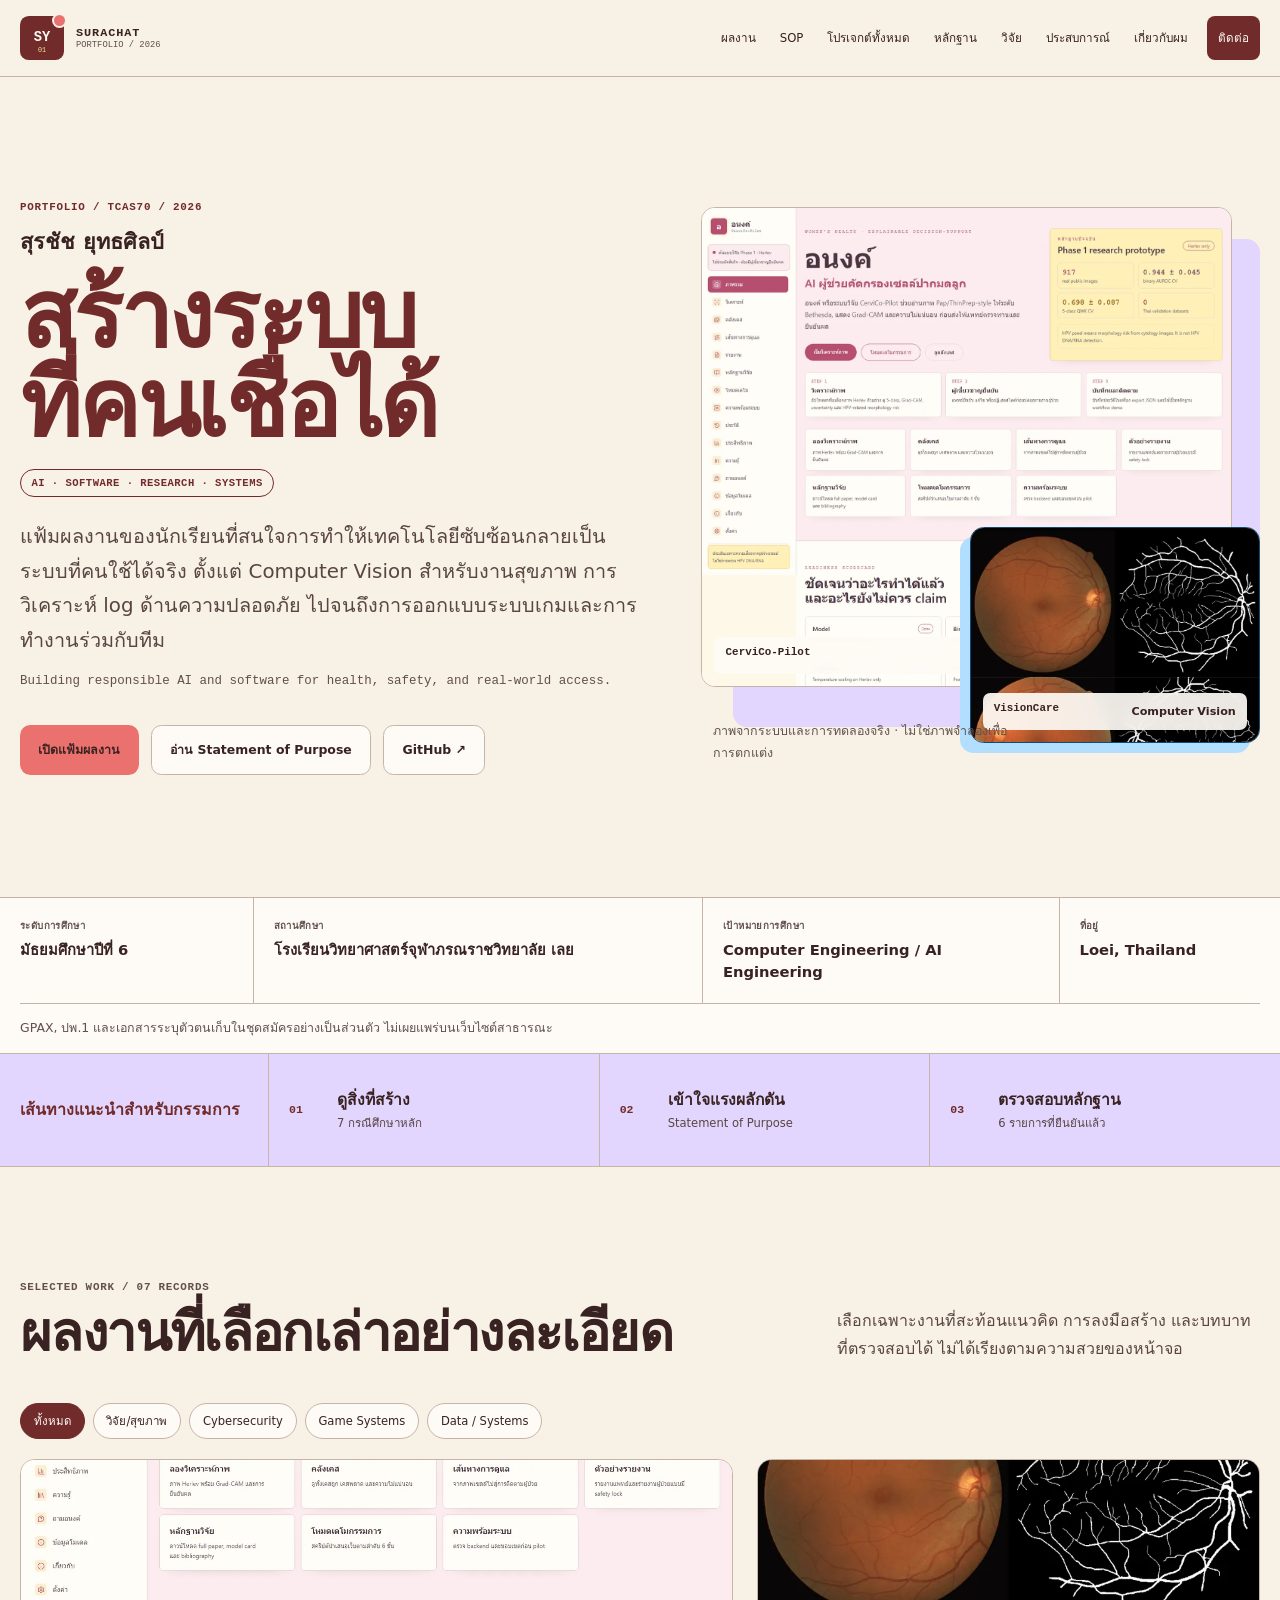
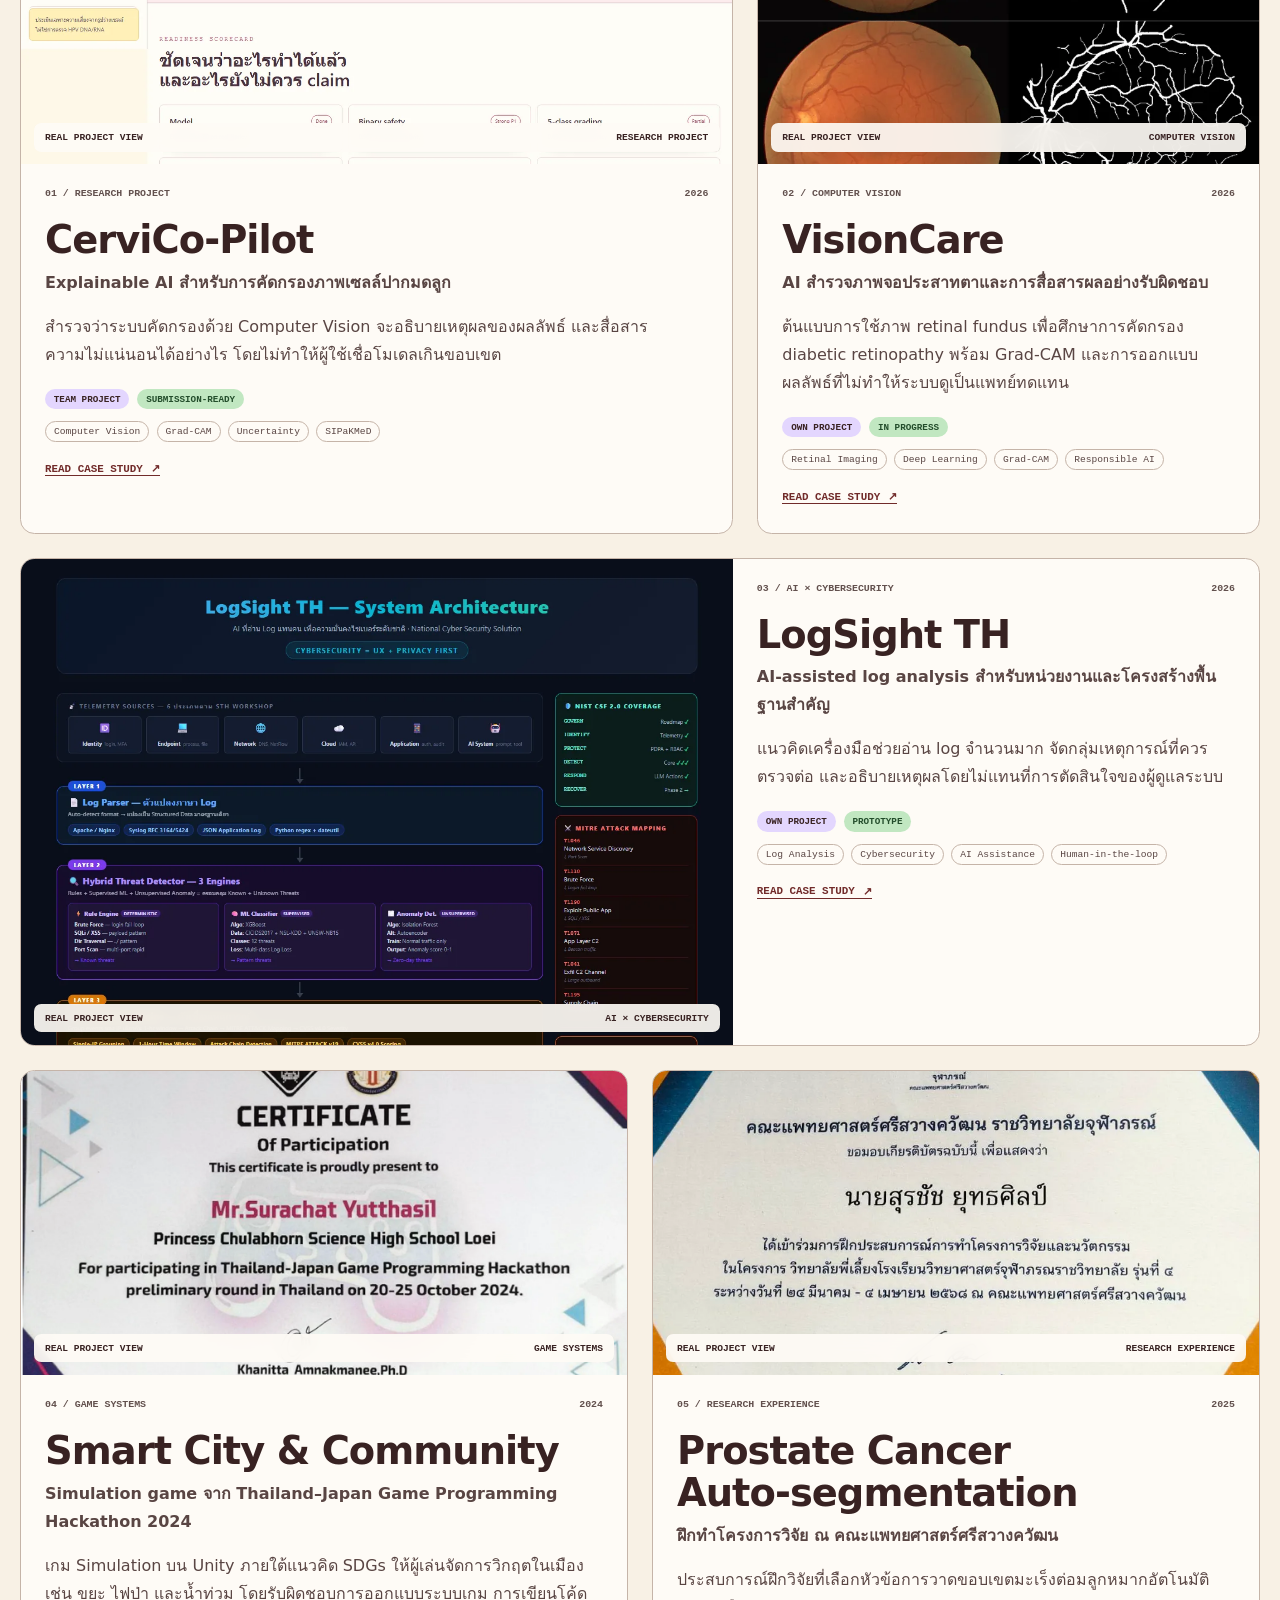
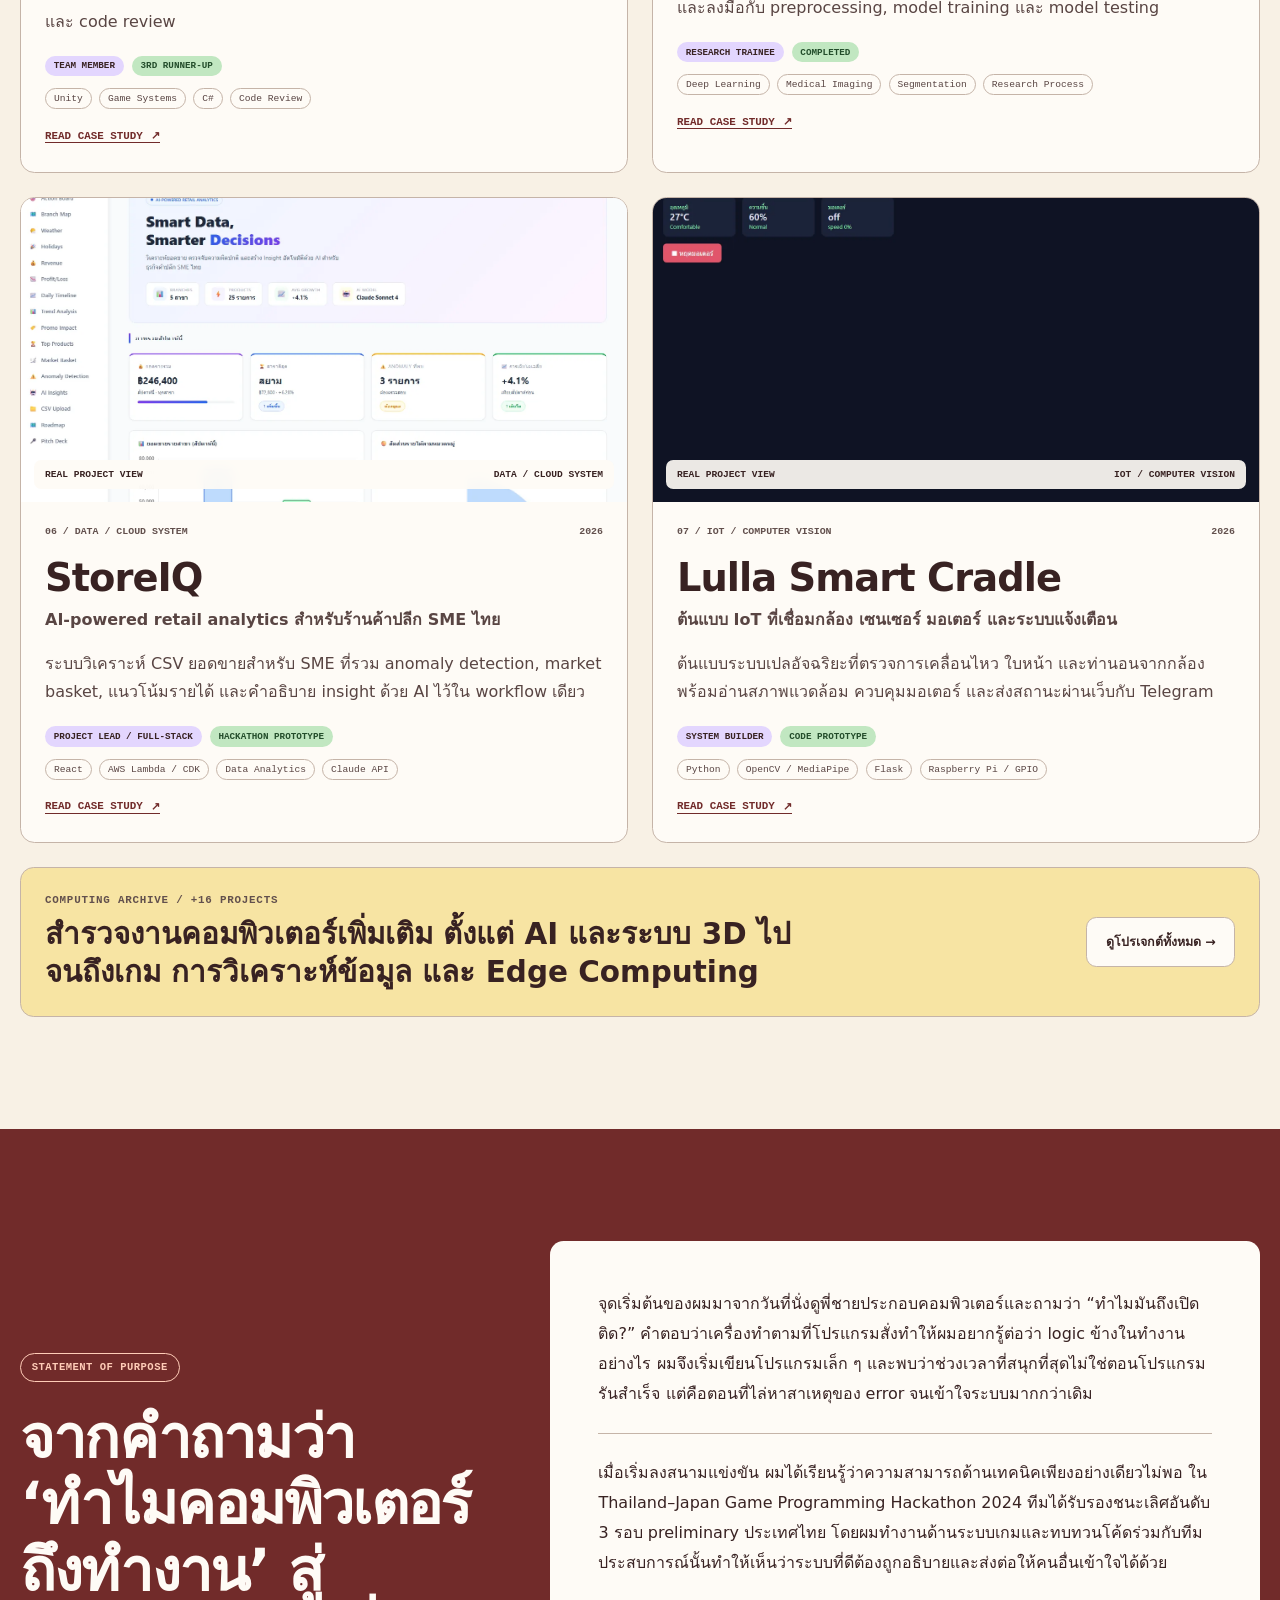
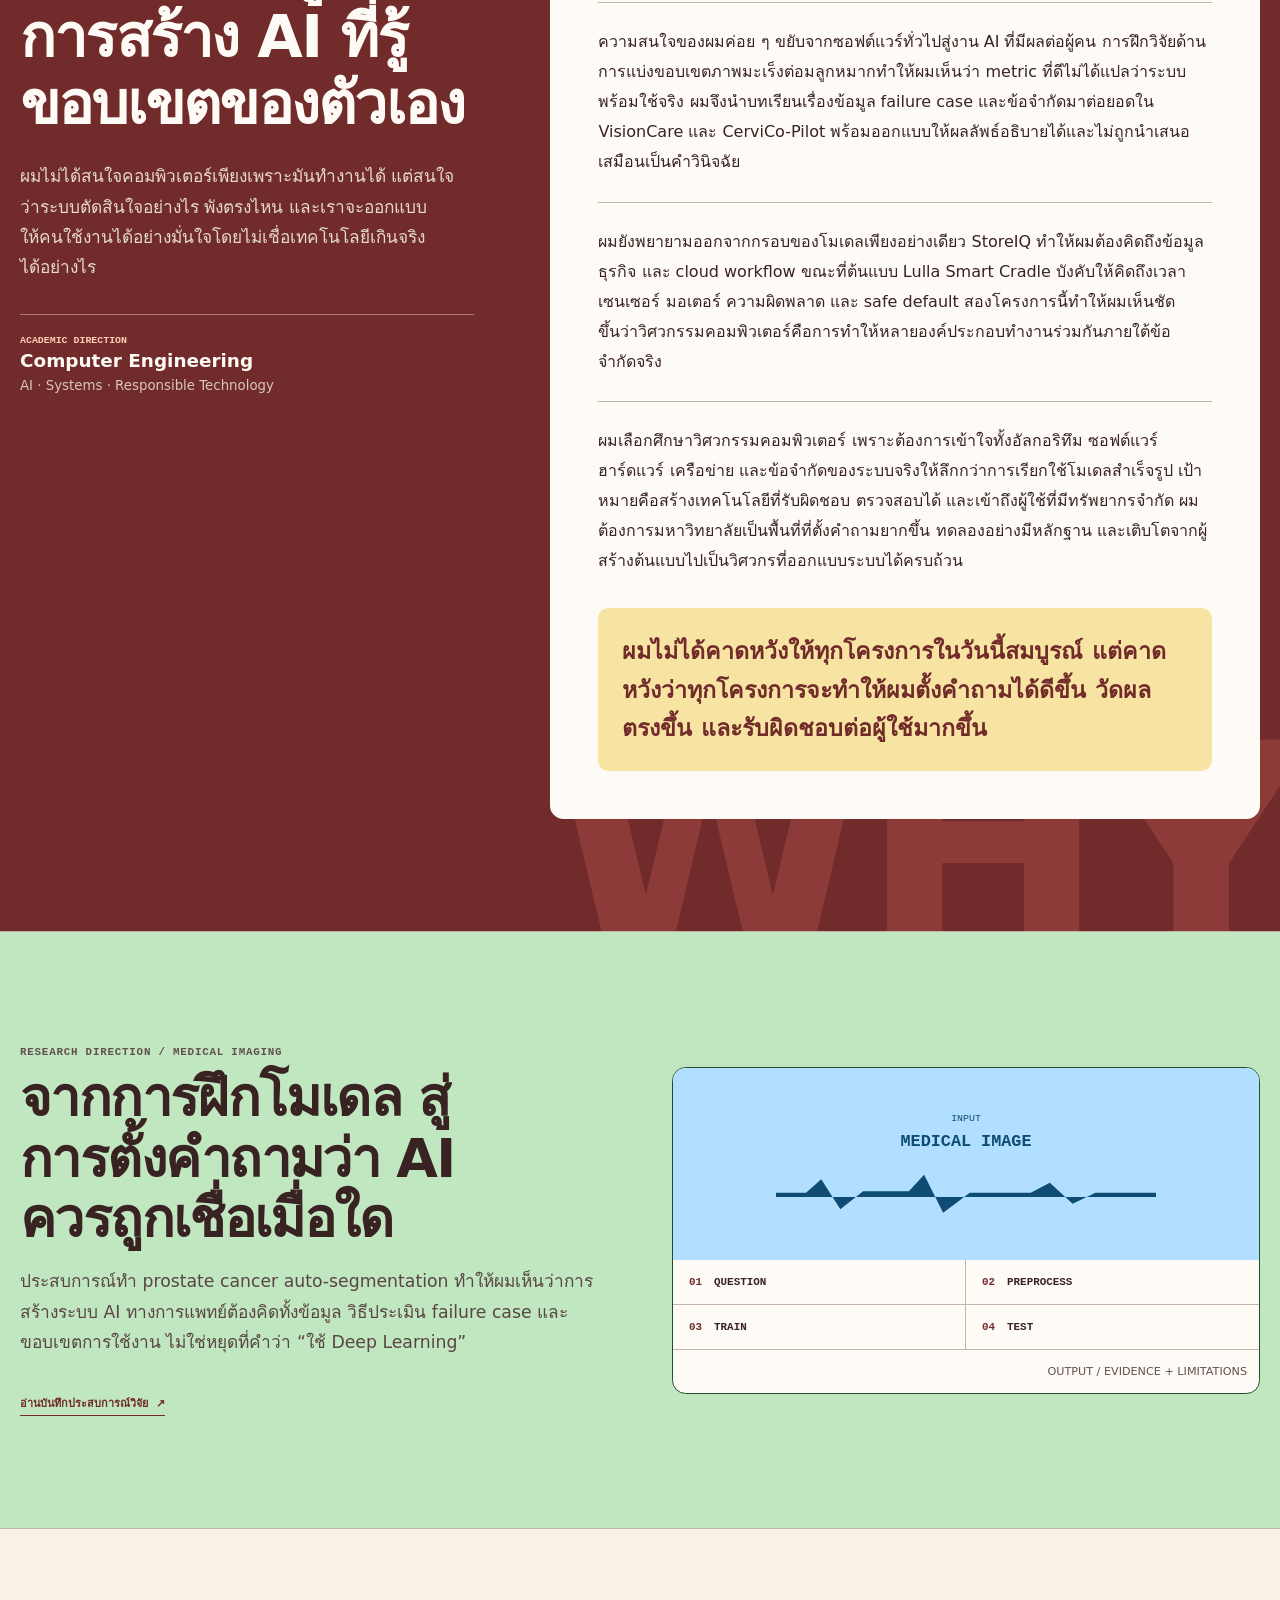
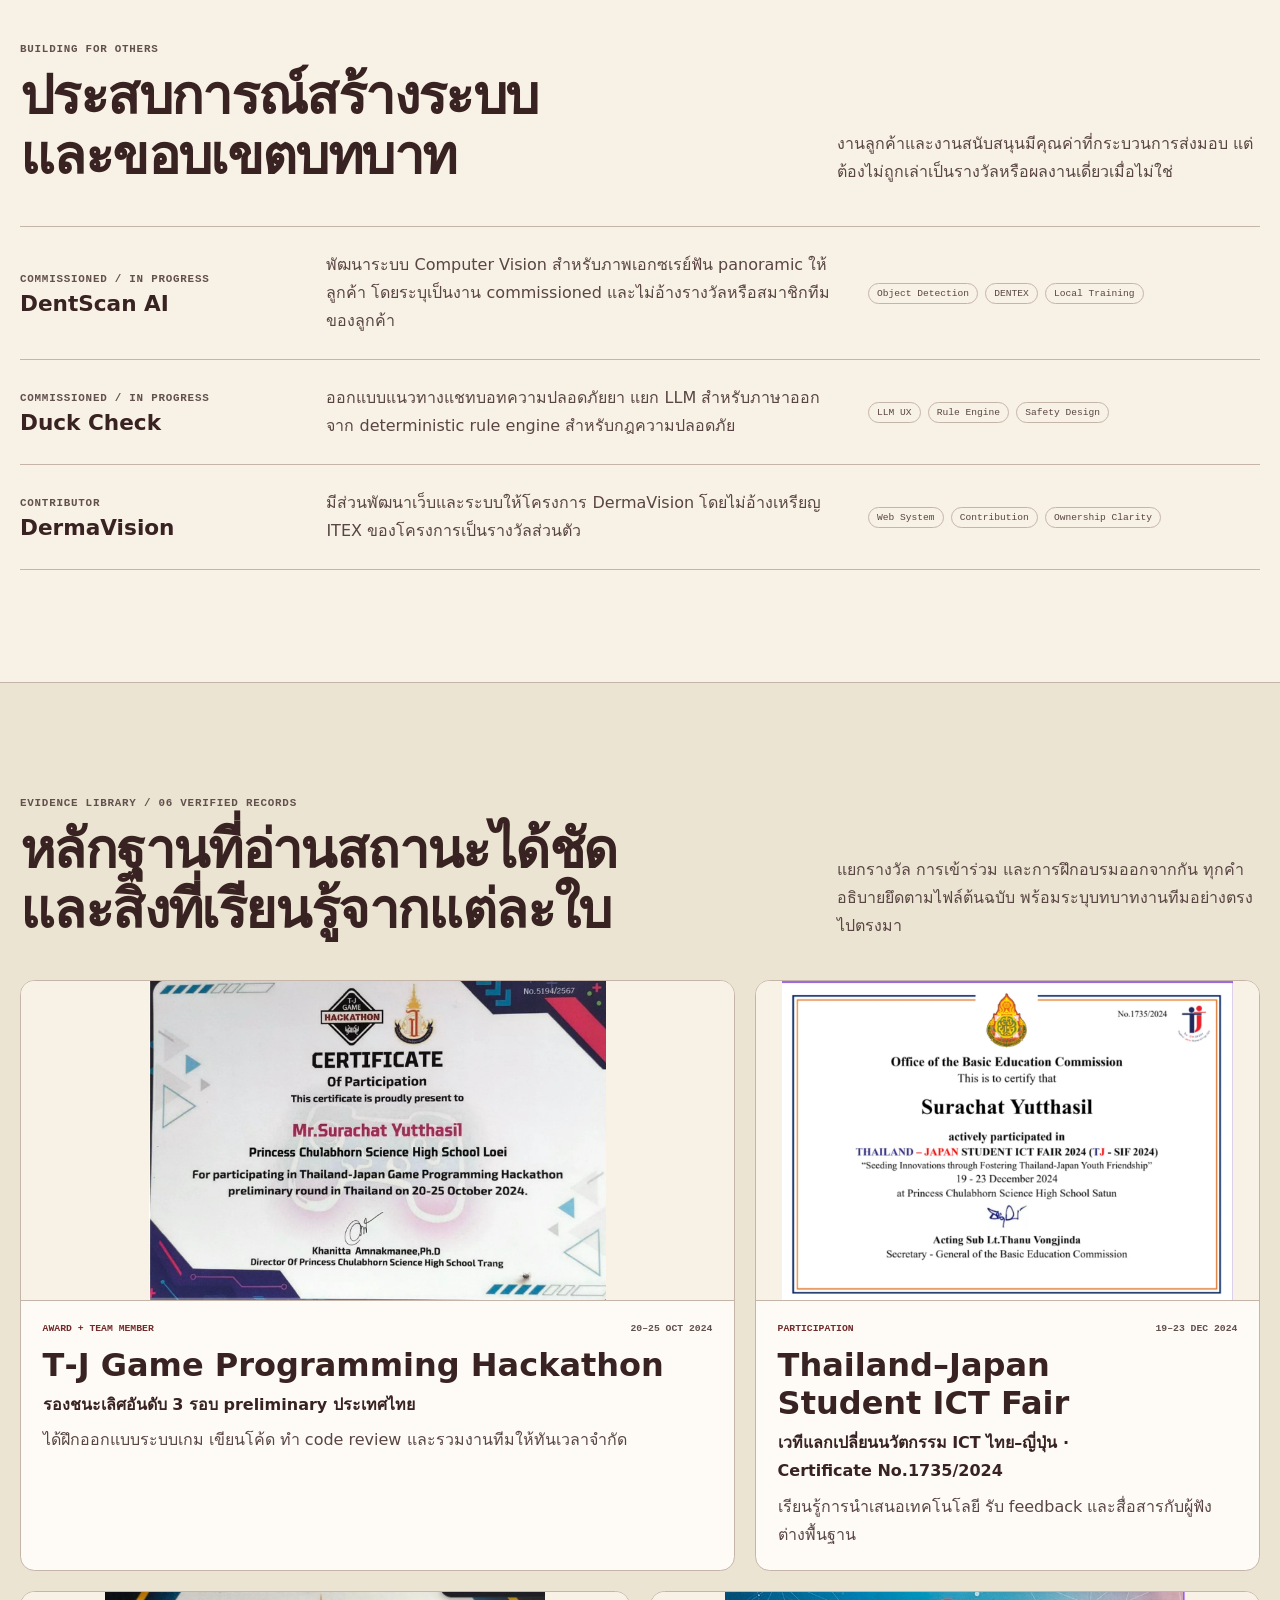
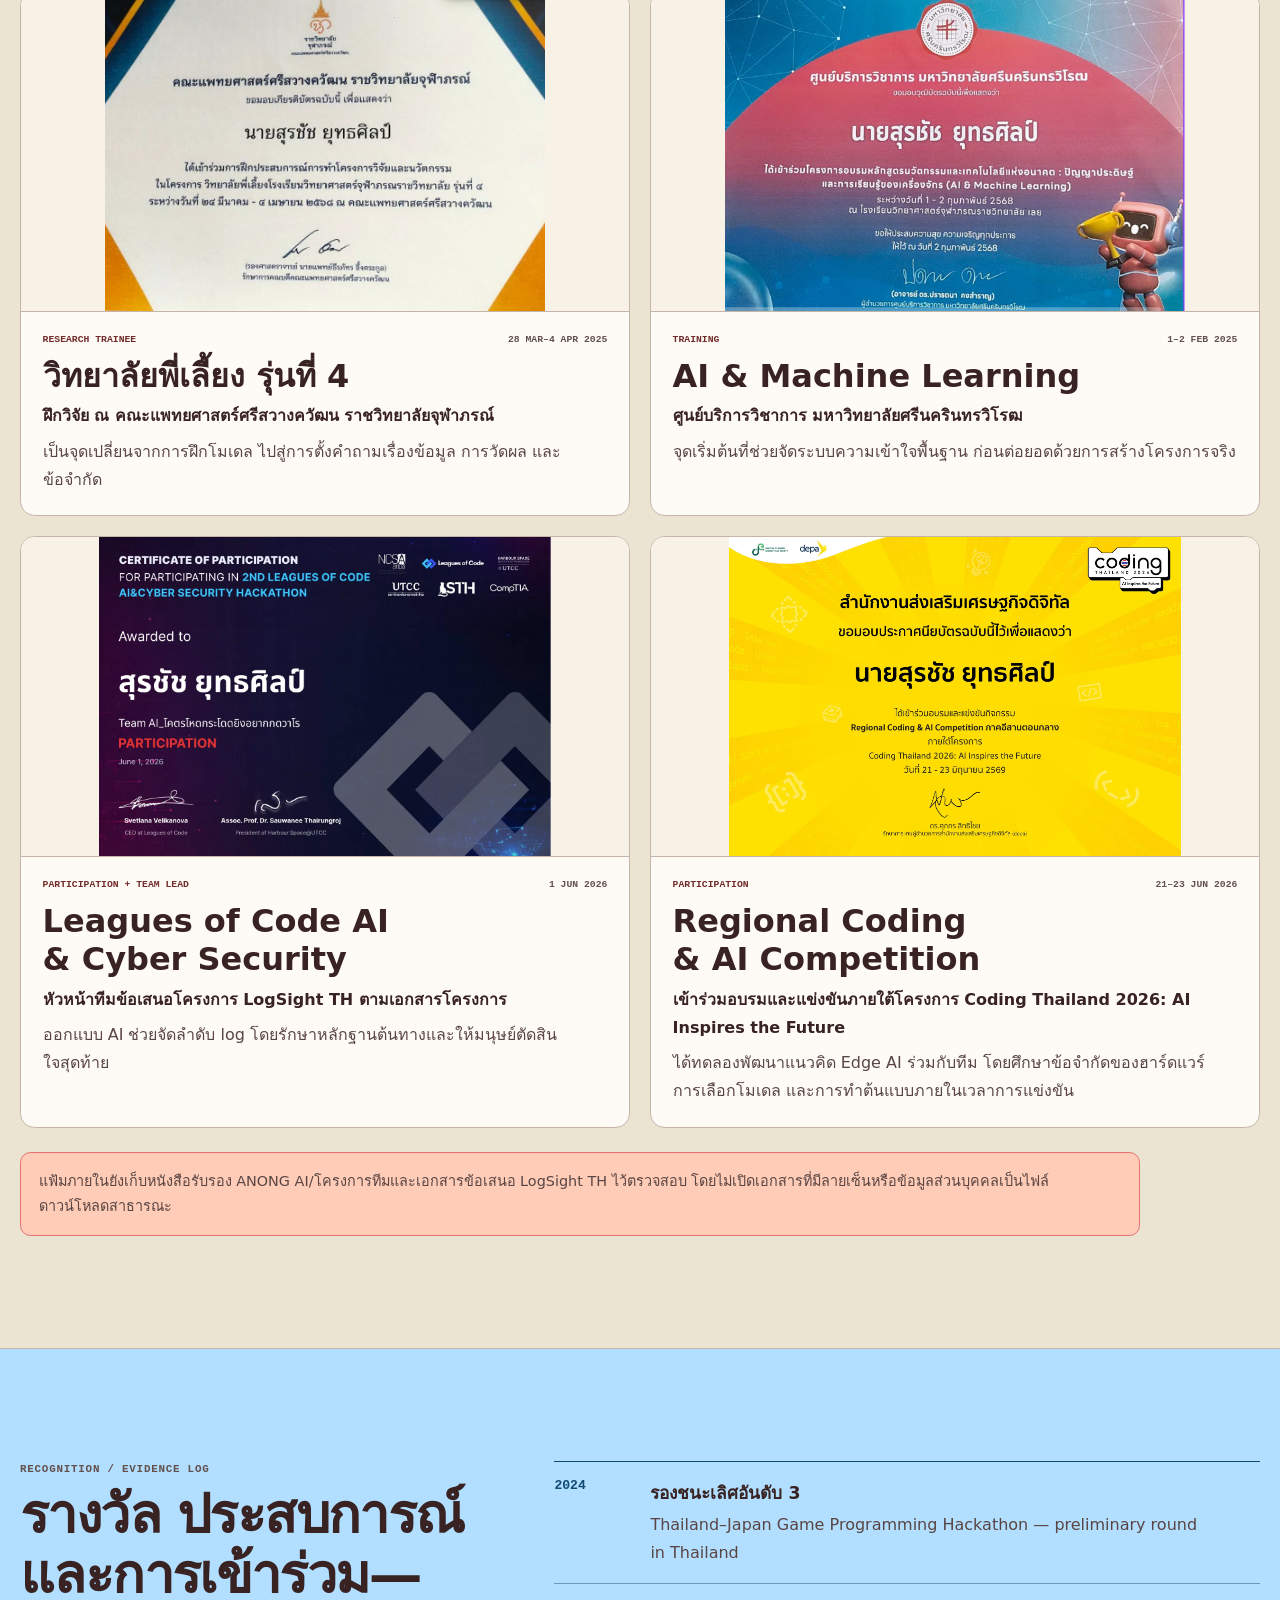
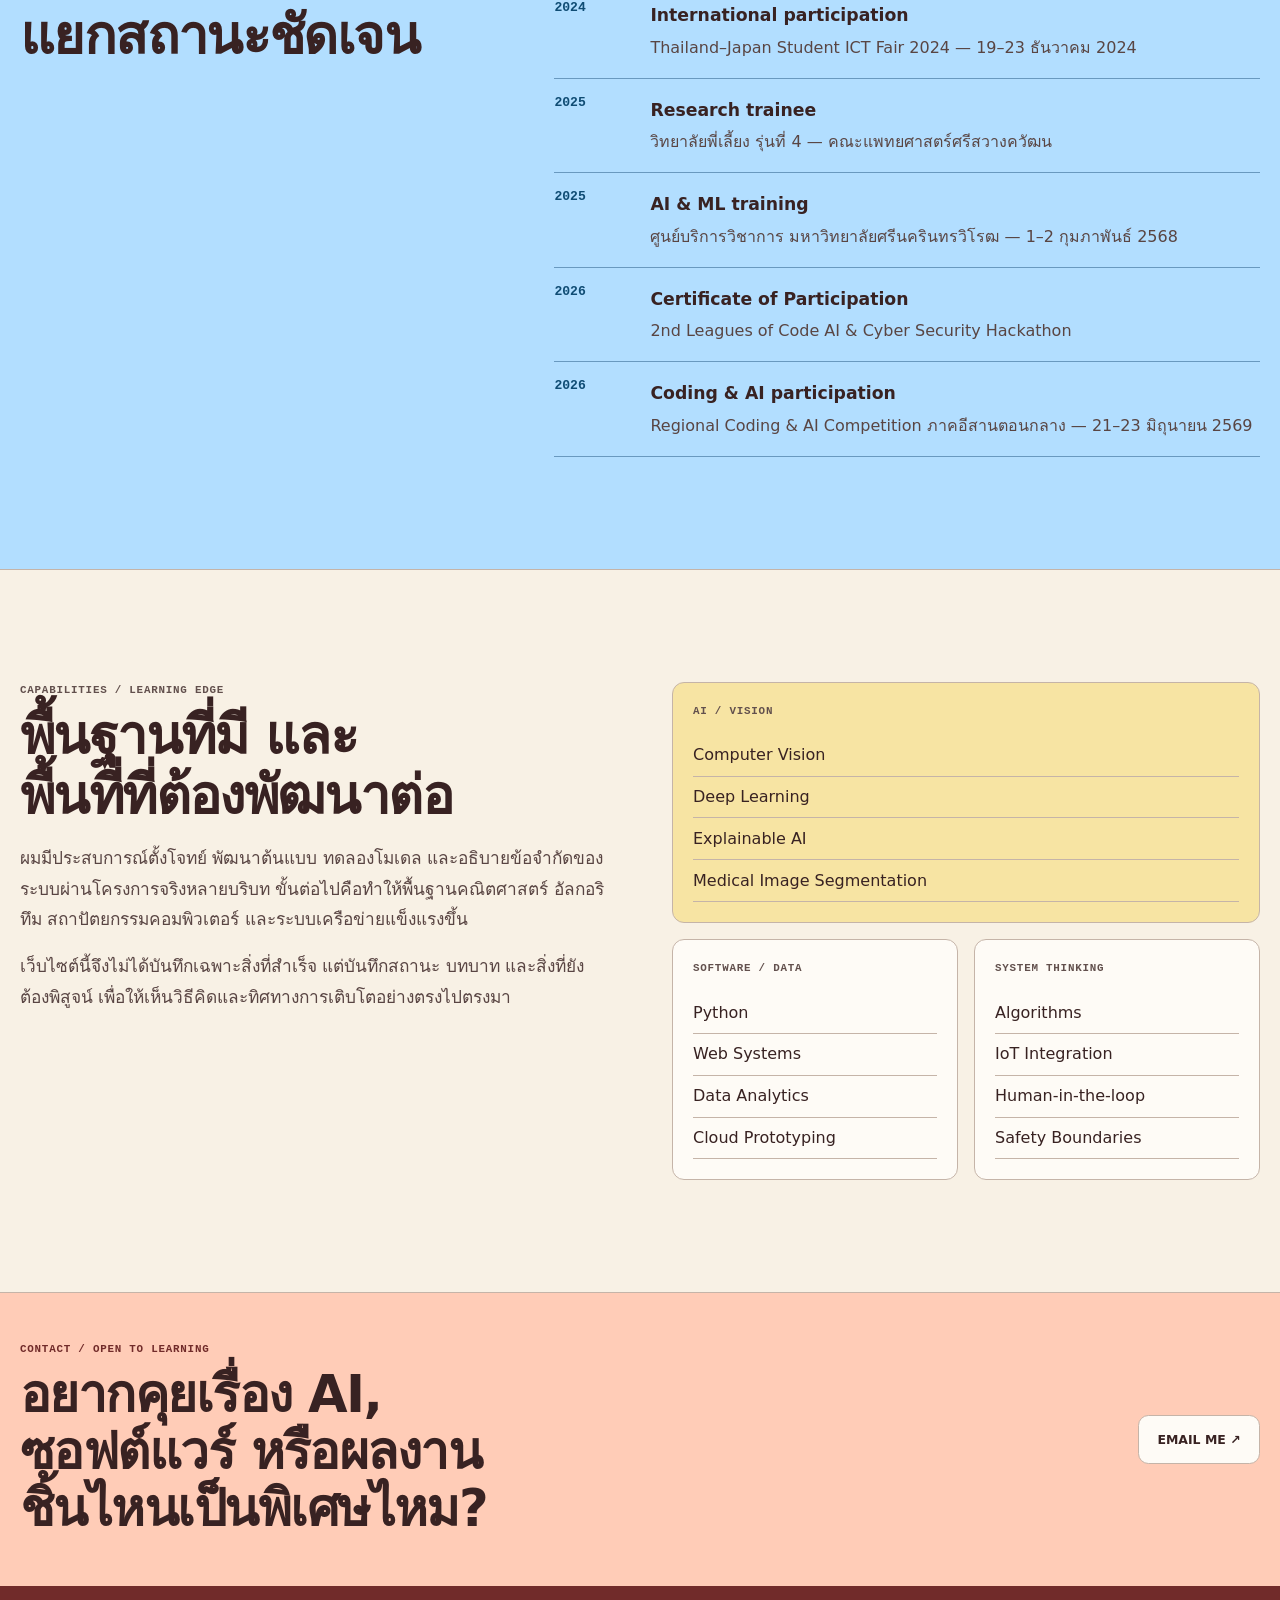
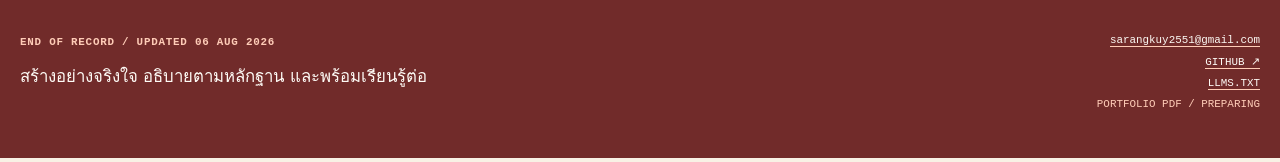
==== index.html @ beec65cb "feat: publish Surachat portfolio site" ====
<!doctype html>
<html lang="th">
<head>
  <meta charset="utf-8">
  <meta name="viewport" content="width=device-width, initial-scale=1">
  <meta name="theme-color" content="#f6f0e3">
  <meta name="referrer" content="no-referrer">
  <meta name="description" content="แฟ้มผลงานของนักเรียนที่สนใจการทำให้เทคโนโลยีซับซ้อนกลายเป็นระบบที่คนใช้ได้จริง ตั้งแต่ Computer Vision สำหรับงานสุขภาพ การวิเคราะห์ log ด้านความปลอดภัย ไปจนถึงการออกแบบระบบเกมและการทำงานร่วมกับทีม">
  <meta property="og:title" content="สุรชัช ยุทธศิลป์ — Portfolio">
  <meta property="og:description" content="แฟ้มผลงานของนักเรียนที่สนใจการทำให้เทคโนโลยีซับซ้อนกลายเป็นระบบที่คนใช้ได้จริง ตั้งแต่ Computer Vision สำหรับงานสุขภาพ การวิเคราะห์ log ด้านความปลอดภัย ไปจนถึงการออกแบบระบบเกมและการทำงานร่วมกับทีม">
  <meta property="og:type" content="website">
  <meta name="twitter:card" content="summary">
  <title>สุรชัช ยุทธศิลป์ — Portfolio</title>
  <link rel="icon" href="favicon.ico" sizes="any">
  <link rel="stylesheet" href="assets/site.css">
  <script src="assets/site.js" defer></script>
</head>
<body>

<a class="skip-link" href="#main-content">ข้ามไปยังเนื้อหาหลัก</a>
<header class="site-header" data-header>
  <div class="shell header-inner">
    <a class="brand" href="index.html" aria-label="กลับหน้าแรก">
      <span class="brand-mark" aria-hidden="true"><b>SY</b><small>01</small></span>
      <span class="brand-copy"><b>SURACHAT</b><small>PORTFOLIO / 2026</small></span>
    </a>
    <button class="menu-toggle" type="button" aria-expanded="false" aria-controls="main-nav" data-menu-toggle>MENU</button>
    <nav class="main-nav" id="main-nav" aria-label="เมนูหลัก" data-menu>
      <a href="index.html#work">ผลงาน</a>
      <a href="index.html#sop">SOP</a>
      <a href="archive/">โปรเจกต์ทั้งหมด</a>
      <a href="index.html#evidence">หลักฐาน</a>
      <a href="index.html#research">วิจัย</a>
      <a href="index.html#experience">ประสบการณ์</a>
      <a href="index.html#about">เกี่ยวกับผม</a>
      <a class="nav-cta" href="mailto:sarangkuy2551@gmail.com">ติดต่อ</a>
    </nav>
  </div>
</header>
<main id="main-content">
  <section class="hero shell" aria-labelledby="hero-title">
    <div class="hero-copy reveal">
      <p class="micro signal">PORTFOLIO / TCAS70 / 2026</p>
      <h1 id="hero-title"><span>สุรชัช ยุทธศิลป์</span>สร้างระบบที่คนเชื่อได้</h1>
      <p class="hero-disciplines">AI · SOFTWARE · RESEARCH · SYSTEMS</p>
      <p class="hero-lead">แฟ้มผลงานของนักเรียนที่สนใจการทำให้เทคโนโลยีซับซ้อนกลายเป็นระบบที่คนใช้ได้จริง ตั้งแต่ Computer Vision สำหรับงานสุขภาพ การวิเคราะห์ log ด้านความปลอดภัย ไปจนถึงการออกแบบระบบเกมและการทำงานร่วมกับทีม</p>
      <p class="english-line">Building responsible AI and software for health, safety, and real-world access.</p>
      <div class="hero-actions">
        <a class="button button-primary" href="#work">เปิดแฟ้มผลงาน</a>
        <a class="button button-quiet" href="#sop">อ่าน Statement of Purpose</a>
        <a class="button button-quiet" href="https://github.com/kla2009k" target="_blank" rel="noopener noreferrer">GitHub ↗</a>
      </div>
    </div>
    <aside class="hero-gallery reveal" aria-label="ตัวอย่างผลงานจริง">
      <figure class="hero-shot hero-shot-main">
        <img src="assets/media/cervico-overview.webp" alt="หน้าภาพรวมระบบ CerviCo-Pilot" fetchpriority="high">
        <figcaption><span>CerviCo-Pilot</span><b>Responsible Medical AI</b></figcaption>
      </figure>
      <figure class="hero-shot hero-shot-detail">
        <img src="assets/media/visioncare-samples.webp" alt="ตัวอย่างภาพจอตาและเส้นเลือดจาก VisionCare">
        <figcaption><span>VisionCare</span><b>Computer Vision</b></figcaption>
      </figure>
      <p class="hero-gallery-note">ภาพจากระบบและการทดลองจริง · ไม่ใช่ภาพจำลองเพื่อการตกแต่ง</p>
    </aside>
  </section>

  <section class="profile-strip" aria-label="ข้อมูลผู้สมัคร">
    <dl class="shell profile-facts">
      <div><dt>ระดับการศึกษา</dt><dd>มัธยมศึกษาปีที่ 6</dd></div>
      <div><dt>สถานศึกษา</dt><dd>โรงเรียนวิทยาศาสตร์จุฬาภรณราชวิทยาลัย เลย</dd></div>
      <div><dt>เป้าหมายการศึกษา</dt><dd>Computer Engineering / AI Engineering</dd></div>
      <div><dt>ที่อยู่</dt><dd>Loei, Thailand</dd></div>
    </dl>
    <p class="shell profile-privacy">GPAX, ปพ.1 และเอกสารระบุตัวตนเก็บในชุดสมัครอย่างเป็นส่วนตัว ไม่เผยแพร่บนเว็บไซต์สาธารณะ</p>
  </section>

  <section class="reader-path" aria-label="ลำดับการอ่านพอร์ต">
    <div class="shell reader-path-grid">
      <p>เส้นทางแนะนำสำหรับกรรมการ</p>
      <a href="#work"><span>01</span><b>ดูสิ่งที่สร้าง</b><small>7 กรณีศึกษาหลัก</small></a>
      <a href="#sop"><span>02</span><b>เข้าใจแรงผลักดัน</b><small>Statement of Purpose</small></a>
      <a href="#evidence"><span>03</span><b>ตรวจสอบหลักฐาน</b><small>6 รายการที่ยืนยันแล้ว</small></a>
    </div>
  </section>

  <section class="section shell" id="work" aria-labelledby="work-title">
    <div class="section-heading reveal">
      <div><p class="micro">SELECTED WORK / 07 RECORDS</p><h2 id="work-title">ผลงานที่เลือกเล่าอย่างละเอียด</h2></div>
      <p>เลือกเฉพาะงานที่สะท้อนแนวคิด การลงมือสร้าง และบทบาทที่ตรวจสอบได้ ไม่ได้เรียงตามความสวยของหน้าจอ</p>
    </div>
    <div class="filter-row" role="group" aria-label="กรองประเภทผลงาน">
      <button class="filter-button is-active" type="button" data-filter="ALL">ทั้งหมด</button>
      <button class="filter-button" type="button" data-filter="RESEARCH">วิจัย/สุขภาพ</button>
      <button class="filter-button" type="button" data-filter="CYBERSECURITY">Cybersecurity</button>
      <button class="filter-button" type="button" data-filter="GAME">Game Systems</button>
      <button class="filter-button" type="button" data-filter="SYSTEM">Data / Systems</button>
    </div>
    <div class="project-grid">
<article class="project-card reveal" data-project-card data-kind="RESEARCH PROJECT">
  <a class="card-link" href="projects/cervico-pilot/" aria-label="อ่านกรณีศึกษา CerviCo-Pilot"></a>

<figure class="project-cover cover-orange">
  <img src="assets/media/cervico-overview.webp" alt="" loading="lazy">
  <figcaption><span>REAL PROJECT VIEW</span><b>RESEARCH PROJECT</b></figcaption>
</figure>
  <div class="project-card-body">
    <div class="card-topline">
      <span>01 / RESEARCH PROJECT</span>
      <span>2026</span>
    </div>
    <h3>CerviCo-Pilot</h3>
    <p class="project-subtitle">Explainable AI สำหรับการคัดกรองภาพเซลล์ปากมดลูก</p>
    <p>สำรวจว่าระบบคัดกรองด้วย Computer Vision จะอธิบายเหตุผลของผลลัพธ์ และสื่อสารความไม่แน่นอนได้อย่างไร โดยไม่ทำให้ผู้ใช้เชื่อโมเดลเกินขอบเขต</p>
    <div class="truth-row">
      <span class="truth-label">TEAM PROJECT</span>
      <span class="status-label">SUBMISSION-READY</span>
    </div>
    <div class="tag-row"><span class="tag">Computer Vision</span><span class="tag">Grad-CAM</span><span class="tag">Uncertainty</span><span class="tag">SIPaKMeD</span></div>
    <span class="text-link" aria-hidden="true">READ CASE STUDY <b>↗</b></span>
  </div>
</article>
<article class="project-card reveal" data-project-card data-kind="COMPUTER VISION">
  <a class="card-link" href="projects/visioncare/" aria-label="อ่านกรณีศึกษา VisionCare"></a>

<figure class="project-cover cover-green">
  <img src="assets/media/visioncare-samples.webp" alt="" loading="lazy">
  <figcaption><span>REAL PROJECT VIEW</span><b>COMPUTER VISION</b></figcaption>
</figure>
  <div class="project-card-body">
    <div class="card-topline">
      <span>02 / COMPUTER VISION</span>
      <span>2026</span>
    </div>
    <h3>VisionCare</h3>
    <p class="project-subtitle">AI สำรวจภาพจอประสาทตาและการสื่อสารผลอย่างรับผิดชอบ</p>
    <p>ต้นแบบการใช้ภาพ retinal fundus เพื่อศึกษาการคัดกรอง diabetic retinopathy พร้อม Grad-CAM และการออกแบบผลลัพธ์ที่ไม่ทำให้ระบบดูเป็นแพทย์ทดแทน</p>
    <div class="truth-row">
      <span class="truth-label">OWN PROJECT</span>
      <span class="status-label">IN PROGRESS</span>
    </div>
    <div class="tag-row"><span class="tag">Retinal Imaging</span><span class="tag">Deep Learning</span><span class="tag">Grad-CAM</span><span class="tag">Responsible AI</span></div>
    <span class="text-link" aria-hidden="true">READ CASE STUDY <b>↗</b></span>
  </div>
</article>
<article class="project-card reveal" data-project-card data-kind="AI × CYBERSECURITY">
  <a class="card-link" href="projects/logsight-th/" aria-label="อ่านกรณีศึกษา LogSight TH"></a>

<figure class="project-cover cover-blue">
  <img src="assets/media/logsight-architecture.webp" alt="" loading="lazy">
  <figcaption><span>REAL PROJECT VIEW</span><b>AI × CYBERSECURITY</b></figcaption>
</figure>
  <div class="project-card-body">
    <div class="card-topline">
      <span>03 / AI × CYBERSECURITY</span>
      <span>2026</span>
    </div>
    <h3>LogSight TH</h3>
    <p class="project-subtitle">AI-assisted log analysis สำหรับหน่วยงานและโครงสร้างพื้นฐานสำคัญ</p>
    <p>แนวคิดเครื่องมือช่วยอ่าน log จำนวนมาก จัดกลุ่มเหตุการณ์ที่ควรตรวจต่อ และอธิบายเหตุผลโดยไม่แทนที่การตัดสินใจของผู้ดูแลระบบ</p>
    <div class="truth-row">
      <span class="truth-label">OWN PROJECT</span>
      <span class="status-label">PROTOTYPE</span>
    </div>
    <div class="tag-row"><span class="tag">Log Analysis</span><span class="tag">Cybersecurity</span><span class="tag">AI Assistance</span><span class="tag">Human-in-the-loop</span></div>
    <span class="text-link" aria-hidden="true">READ CASE STUDY <b>↗</b></span>
  </div>
</article>
<article class="project-card reveal" data-project-card data-kind="GAME SYSTEMS">
  <a class="card-link" href="projects/tj-game-hackathon/" aria-label="อ่านกรณีศึกษา Smart City &amp; Community"></a>

<figure class="project-cover cover-orange">
  <img src="assets/media/tj-game-certificate.webp" alt="" loading="lazy">
  <figcaption><span>REAL PROJECT VIEW</span><b>GAME SYSTEMS</b></figcaption>
</figure>
  <div class="project-card-body">
    <div class="card-topline">
      <span>04 / GAME SYSTEMS</span>
      <span>2024</span>
    </div>
    <h3>Smart City &amp; Community</h3>
    <p class="project-subtitle">Simulation game จาก Thailand–Japan Game Programming Hackathon 2024</p>
    <p>เกม Simulation บน Unity ภายใต้แนวคิด SDGs ให้ผู้เล่นจัดการวิกฤตในเมือง เช่น ขยะ ไฟป่า และน้ำท่วม โดยรับผิดชอบการออกแบบระบบเกม การเขียนโค้ด และ code review</p>
    <div class="truth-row">
      <span class="truth-label">TEAM MEMBER</span>
      <span class="status-label">3RD RUNNER-UP</span>
    </div>
    <div class="tag-row"><span class="tag">Unity</span><span class="tag">Game Systems</span><span class="tag">C#</span><span class="tag">Code Review</span></div>
    <span class="text-link" aria-hidden="true">READ CASE STUDY <b>↗</b></span>
  </div>
</article>
<article class="project-card reveal" data-project-card data-kind="RESEARCH EXPERIENCE">
  <a class="card-link" href="projects/research-mentorship/" aria-label="อ่านกรณีศึกษา Prostate Cancer Auto-segmentation"></a>

<figure class="project-cover cover-green">
  <img src="assets/media/research-certificate.webp" alt="" loading="lazy">
  <figcaption><span>REAL PROJECT VIEW</span><b>RESEARCH EXPERIENCE</b></figcaption>
</figure>
  <div class="project-card-body">
    <div class="card-topline">
      <span>05 / RESEARCH EXPERIENCE</span>
      <span>2025</span>
    </div>
    <h3>Prostate Cancer Auto-segmentation</h3>
    <p class="project-subtitle">ฝึกทำโครงการวิจัย ณ คณะแพทยศาสตร์ศรีสวางควัฒน</p>
    <p>ประสบการณ์ฝึกวิจัยที่เลือกหัวข้อการวาดขอบเขตมะเร็งต่อมลูกหมากอัตโนมัติ และลงมือกับ preprocessing, model training และ model testing</p>
    <div class="truth-row">
      <span class="truth-label">RESEARCH TRAINEE</span>
      <span class="status-label">COMPLETED</span>
    </div>
    <div class="tag-row"><span class="tag">Deep Learning</span><span class="tag">Medical Imaging</span><span class="tag">Segmentation</span><span class="tag">Research Process</span></div>
    <span class="text-link" aria-hidden="true">READ CASE STUDY <b>↗</b></span>
  </div>
</article>
<article class="project-card reveal" data-project-card data-kind="DATA / CLOUD SYSTEM">
  <a class="card-link" href="projects/storeiq/" aria-label="อ่านกรณีศึกษา StoreIQ"></a>

<figure class="project-cover cover-blue">
  <img src="assets/media/storeiq-dashboard.webp" alt="" loading="lazy">
  <figcaption><span>REAL PROJECT VIEW</span><b>DATA / CLOUD SYSTEM</b></figcaption>
</figure>
  <div class="project-card-body">
    <div class="card-topline">
      <span>06 / DATA / CLOUD SYSTEM</span>
      <span>2026</span>
    </div>
    <h3>StoreIQ</h3>
    <p class="project-subtitle">AI-powered retail analytics สำหรับร้านค้าปลีก SME ไทย</p>
    <p>ระบบวิเคราะห์ CSV ยอดขายสำหรับ SME ที่รวม anomaly detection, market basket, แนวโน้มรายได้ และคำอธิบาย insight ด้วย AI ไว้ใน workflow เดียว</p>
    <div class="truth-row">
      <span class="truth-label">PROJECT LEAD / FULL-STACK</span>
      <span class="status-label">HACKATHON PROTOTYPE</span>
    </div>
    <div class="tag-row"><span class="tag">React</span><span class="tag">AWS Lambda / CDK</span><span class="tag">Data Analytics</span><span class="tag">Claude API</span></div>
    <span class="text-link" aria-hidden="true">READ CASE STUDY <b>↗</b></span>
  </div>
</article>
<article class="project-card reveal" data-project-card data-kind="IOT / COMPUTER VISION">
  <a class="card-link" href="projects/lulla-smart-cradle/" aria-label="อ่านกรณีศึกษา Lulla Smart Cradle"></a>

<figure class="project-cover cover-green">
  <img src="assets/media/lulla-dashboard.webp" alt="" loading="lazy">
  <figcaption><span>REAL PROJECT VIEW</span><b>IOT / COMPUTER VISION</b></figcaption>
</figure>
  <div class="project-card-body">
    <div class="card-topline">
      <span>07 / IOT / COMPUTER VISION</span>
      <span>2026</span>
    </div>
    <h3>Lulla Smart Cradle</h3>
    <p class="project-subtitle">ต้นแบบ IoT ที่เชื่อมกล้อง เซนเซอร์ มอเตอร์ และระบบแจ้งเตือน</p>
    <p>ต้นแบบระบบเปลอัจฉริยะที่ตรวจการเคลื่อนไหว ใบหน้า และท่านอนจากกล้อง พร้อมอ่านสภาพแวดล้อม ควบคุมมอเตอร์ และส่งสถานะผ่านเว็บกับ Telegram</p>
    <div class="truth-row">
      <span class="truth-label">SYSTEM BUILDER</span>
      <span class="status-label">CODE PROTOTYPE</span>
    </div>
    <div class="tag-row"><span class="tag">Python</span><span class="tag">OpenCV / MediaPipe</span><span class="tag">Flask</span><span class="tag">Raspberry Pi / GPIO</span></div>
    <span class="text-link" aria-hidden="true">READ CASE STUDY <b>↗</b></span>
  </div>
</article></div>
    <aside class="archive-invite reveal" aria-label="ไปยังคลังโปรเจกต์ทั้งหมด">
      <div><p class="micro">COMPUTING ARCHIVE / +16 PROJECTS</p><h3>สำรวจงานคอมพิวเตอร์เพิ่มเติม ตั้งแต่ AI และระบบ 3D ไปจนถึงเกม การวิเคราะห์ข้อมูล และ Edge Computing</h3></div>
      <a class="button button-quiet" href="archive/">ดูโปรเจกต์ทั้งหมด →</a>
    </aside>
  </section>

  <section class="section sop-section" id="sop" aria-labelledby="sop-title">
    <div class="shell sop-layout">
      <header class="sop-heading reveal">
        <p class="sop-label">STATEMENT OF PURPOSE</p>
        <h2 id="sop-title">จากคำถามว่า ‘ทำไมคอมพิวเตอร์ถึงทำงาน’ สู่การสร้าง AI ที่รู้ขอบเขตของตัวเอง</h2>
        <p class="sop-lead">ผมไม่ได้สนใจคอมพิวเตอร์เพียงเพราะมันทำงานได้ แต่สนใจว่าระบบตัดสินใจอย่างไร พังตรงไหน และเราจะออกแบบให้คนใช้งานได้อย่างมั่นใจโดยไม่เชื่อเทคโนโลยีเกินจริงได้อย่างไร</p>
        <div class="sop-direction" aria-label="ทิศทางการศึกษา">
          <span>ACADEMIC DIRECTION</span>
          <b>Computer Engineering</b>
          <small>AI · Systems · Responsible Technology</small>
        </div>
      </header>
      <article class="sop-copy reveal" aria-label="เนื้อหา Statement of Purpose">
        <p>จุดเริ่มต้นของผมมาจากวันที่นั่งดูพี่ชายประกอบคอมพิวเตอร์และถามว่า “ทำไมมันถึงเปิดติด?” คำตอบว่าเครื่องทำตามที่โปรแกรมสั่งทำให้ผมอยากรู้ต่อว่า logic ข้างในทำงานอย่างไร ผมจึงเริ่มเขียนโปรแกรมเล็ก ๆ และพบว่าช่วงเวลาที่สนุกที่สุดไม่ใช่ตอนโปรแกรมรันสำเร็จ แต่คือตอนที่ไล่หาสาเหตุของ error จนเข้าใจระบบมากกว่าเดิม</p><p>เมื่อเริ่มลงสนามแข่งขัน ผมได้เรียนรู้ว่าความสามารถด้านเทคนิคเพียงอย่างเดียวไม่พอ ใน Thailand–Japan Game Programming Hackathon 2024 ทีมได้รับรองชนะเลิศอันดับ 3 รอบ preliminary ประเทศไทย โดยผมทำงานด้านระบบเกมและทบทวนโค้ดร่วมกับทีม ประสบการณ์นั้นทำให้เห็นว่าระบบที่ดีต้องถูกอธิบายและส่งต่อให้คนอื่นเข้าใจได้ด้วย</p><p>ความสนใจของผมค่อย ๆ ขยับจากซอฟต์แวร์ทั่วไปสู่งาน AI ที่มีผลต่อผู้คน การฝึกวิจัยด้านการแบ่งขอบเขตภาพมะเร็งต่อมลูกหมากทำให้ผมเห็นว่า metric ที่ดีไม่ได้แปลว่าระบบพร้อมใช้จริง ผมจึงนำบทเรียนเรื่องข้อมูล failure case และข้อจำกัดมาต่อยอดใน VisionCare และ CerviCo-Pilot พร้อมออกแบบให้ผลลัพธ์อธิบายได้และไม่ถูกนำเสนอเสมือนเป็นคำวินิจฉัย</p><p>ผมยังพยายามออกจากกรอบของโมเดลเพียงอย่างเดียว StoreIQ ทำให้ผมต้องคิดถึงข้อมูล ธุรกิจ และ cloud workflow ขณะที่ต้นแบบ Lulla Smart Cradle บังคับให้คิดถึงเวลา เซนเซอร์ มอเตอร์ ความผิดพลาด และ safe default สองโครงการนี้ทำให้ผมเห็นชัดขึ้นว่าวิศวกรรมคอมพิวเตอร์คือการทำให้หลายองค์ประกอบทำงานร่วมกันภายใต้ข้อจำกัดจริง</p><p>ผมเลือกศึกษาวิศวกรรมคอมพิวเตอร์ เพราะต้องการเข้าใจทั้งอัลกอริทึม ซอฟต์แวร์ ฮาร์ดแวร์ เครือข่าย และข้อจำกัดของระบบจริงให้ลึกกว่าการเรียกใช้โมเดลสำเร็จรูป เป้าหมายคือสร้างเทคโนโลยีที่รับผิดชอบ ตรวจสอบได้ และเข้าถึงผู้ใช้ที่มีทรัพยากรจำกัด ผมต้องการมหาวิทยาลัยเป็นพื้นที่ที่ตั้งคำถามยากขึ้น ทดลองอย่างมีหลักฐาน และเติบโตจากผู้สร้างต้นแบบไปเป็นวิศวกรที่ออกแบบระบบได้ครบถ้วน</p>
        <blockquote>ผมไม่ได้คาดหวังให้ทุกโครงการในวันนี้สมบูรณ์ แต่คาดหวังว่าทุกโครงการจะทำให้ผมตั้งคำถามได้ดีขึ้น วัดผลตรงขึ้น และรับผิดชอบต่อผู้ใช้มากขึ้น</blockquote>
      </article>
    </div>
  </section>

  <section class="section research-section" id="research" aria-labelledby="research-title">
    <div class="shell research-grid">
      <div class="research-copy reveal">
        <p class="micro">RESEARCH DIRECTION / MEDICAL IMAGING</p>
        <h2 id="research-title">จากการฝึกโมเดล สู่การตั้งคำถามว่า AI ควรถูกเชื่อเมื่อใด</h2>
        <p>ประสบการณ์ทำ prostate cancer auto-segmentation ทำให้ผมเห็นว่าการสร้างระบบ AI ทางการแพทย์ต้องคิดทั้งข้อมูล วิธีประเมิน failure case และขอบเขตการใช้งาน ไม่ใช่หยุดที่คำว่า “ใช้ Deep Learning”</p>
        <a class="text-link standalone" href="projects/research-mentorship/">อ่านบันทึกประสบการณ์วิจัย <b>↗</b></a>
      </div>
      <div class="research-instrument reveal" aria-label="กระบวนการวิจัย">
        <div class="instrument-screen"><span>INPUT</span><b>MEDICAL IMAGE</b><i></i></div>
        <ol>
          <li><span>01</span>QUESTION</li><li><span>02</span>PREPROCESS</li>
          <li><span>03</span>TRAIN</li><li><span>04</span>TEST</li>
        </ol>
        <p>OUTPUT / EVIDENCE + LIMITATIONS</p>
      </div>
    </div>
  </section>

  <section class="section shell" id="experience" aria-labelledby="experience-title">
    <div class="section-heading reveal">
      <div><p class="micro">BUILDING FOR OTHERS</p><h2 id="experience-title">ประสบการณ์สร้างระบบและขอบเขตบทบาท</h2></div>
      <p>งานลูกค้าและงานสนับสนุนมีคุณค่าที่กระบวนการส่งมอบ แต่ต้องไม่ถูกเล่าเป็นรางวัลหรือผลงานเดี่ยวเมื่อไม่ใช่</p>
    </div>
    <div class="experience-list">
        <article class="experience-row reveal">
          <div><p class="micro">COMMISSIONED / IN PROGRESS</p><h3>DentScan AI</h3></div>
          <p>พัฒนาระบบ Computer Vision สำหรับภาพเอกซเรย์ฟัน panoramic ให้ลูกค้า โดยระบุเป็นงาน commissioned และไม่อ้างรางวัลหรือสมาชิกทีมของลูกค้า</p>
          <div class="tag-row"><span class="tag">Object Detection</span><span class="tag">DENTEX</span><span class="tag">Local Training</span></div>
        </article>
        <article class="experience-row reveal">
          <div><p class="micro">COMMISSIONED / IN PROGRESS</p><h3>Duck Check</h3></div>
          <p>ออกแบบแนวทางแชทบอทความปลอดภัยยา แยก LLM สำหรับภาษาออกจาก deterministic rule engine สำหรับกฎความปลอดภัย</p>
          <div class="tag-row"><span class="tag">LLM UX</span><span class="tag">Rule Engine</span><span class="tag">Safety Design</span></div>
        </article>
        <article class="experience-row reveal">
          <div><p class="micro">CONTRIBUTOR</p><h3>DermaVision</h3></div>
          <p>มีส่วนพัฒนาเว็บและระบบให้โครงการ DermaVision โดยไม่อ้างเหรียญ ITEX ของโครงการเป็นรางวัลส่วนตัว</p>
          <div class="tag-row"><span class="tag">Web System</span><span class="tag">Contribution</span><span class="tag">Ownership Clarity</span></div>
        </article></div>
  </section>

  <section class="section evidence-library" id="evidence" aria-labelledby="evidence-library-title">
    <div class="shell">
      <div class="section-heading reveal">
        <div><p class="micro">EVIDENCE LIBRARY / 06 VERIFIED RECORDS</p><h2 id="evidence-library-title">หลักฐานที่อ่านสถานะได้ชัด และสิ่งที่เรียนรู้จากแต่ละใบ</h2></div>
        <p>แยกรางวัล การเข้าร่วม และการฝึกอบรมออกจากกัน ทุกคำอธิบายยึดตามไฟล์ต้นฉบับ พร้อมระบุบทบาทงานทีมอย่างตรงไปตรงมา</p>
      </div>
      <div class="evidence-card-grid">
        <article class="evidence-card reveal">
          <figure><img src="assets/media/evidence-tj-game.webp" alt="เกียรติบัตรเข้าร่วม Thailand–Japan Game Programming Hackathon ของสุรชัช ยุทธศิลป์" loading="lazy"></figure>
          <div class="evidence-card-copy">
            <div class="evidence-card-meta"><span>AWARD + TEAM MEMBER</span><time>20–25 OCT 2024</time></div>
            <h3>T‑J Game Programming Hackathon</h3>
            <p class="evidence-claim">รองชนะเลิศอันดับ 3 รอบ preliminary ประเทศไทย</p>
            <p>ได้ฝึกออกแบบระบบเกม เขียนโค้ด ทำ code review และรวมงานทีมให้ทันเวลาจำกัด</p>
          </div>
        </article>
        <article class="evidence-card reveal">
          <figure><img src="assets/media/evidence-tj-sif.webp" alt="เกียรติบัตรเข้าร่วม Thailand–Japan Student ICT Fair 2024 ของสุรชัช ยุทธศิลป์" loading="lazy"></figure>
          <div class="evidence-card-copy">
            <div class="evidence-card-meta"><span>PARTICIPATION</span><time>19–23 DEC 2024</time></div>
            <h3>Thailand–Japan Student ICT Fair</h3>
            <p class="evidence-claim">เวทีแลกเปลี่ยนนวัตกรรม ICT ไทย–ญี่ปุ่น · Certificate No.1735/2024</p>
            <p>เรียนรู้การนำเสนอเทคโนโลยี รับ feedback และสื่อสารกับผู้ฟังต่างพื้นฐาน</p>
          </div>
        </article>
        <article class="evidence-card reveal">
          <figure><img src="assets/media/evidence-research.webp" alt="เกียรติบัตรฝึกประสบการณ์ทำโครงการวิจัยและนวัตกรรมของสุรชัช ยุทธศิลป์" loading="lazy"></figure>
          <div class="evidence-card-copy">
            <div class="evidence-card-meta"><span>RESEARCH TRAINEE</span><time>28 MAR–4 APR 2025</time></div>
            <h3>วิทยาลัยพี่เลี้ยง รุ่นที่ 4</h3>
            <p class="evidence-claim">ฝึกวิจัย ณ คณะแพทยศาสตร์ศรีสวางควัฒน ราชวิทยาลัยจุฬาภรณ์</p>
            <p>เป็นจุดเปลี่ยนจากการฝึกโมเดล ไปสู่การตั้งคำถามเรื่องข้อมูล การวัดผล และข้อจำกัด</p>
          </div>
        </article>
        <article class="evidence-card reveal">
          <figure><img src="assets/media/evidence-swu.webp" alt="วุฒิบัตรอบรมปัญญาประดิษฐ์และการเรียนรู้ของเครื่องจักรของสุรชัช ยุทธศิลป์" loading="lazy"></figure>
          <div class="evidence-card-copy">
            <div class="evidence-card-meta"><span>TRAINING</span><time>1–2 FEB 2025</time></div>
            <h3>AI &amp; Machine Learning</h3>
            <p class="evidence-claim">ศูนย์บริการวิชาการ มหาวิทยาลัยศรีนครินทรวิโรฒ</p>
            <p>จุดเริ่มต้นที่ช่วยจัดระบบความเข้าใจพื้นฐาน ก่อนต่อยอดด้วยการสร้างโครงการจริง</p>
          </div>
        </article>
        <article class="evidence-card reveal">
          <figure><img src="assets/media/evidence-leagues.webp" alt="Certificate of Participation จาก 2nd Leagues of Code AI and Cyber Security Hackathon ของสุรชัช ยุทธศิลป์" loading="lazy"></figure>
          <div class="evidence-card-copy">
            <div class="evidence-card-meta"><span>PARTICIPATION + TEAM LEAD</span><time>1 JUN 2026</time></div>
            <h3>Leagues of Code AI &amp; Cyber Security</h3>
            <p class="evidence-claim">หัวหน้าทีมข้อเสนอโครงการ LogSight TH ตามเอกสารโครงการ</p>
            <p>ออกแบบ AI ช่วยจัดลำดับ log โดยรักษาหลักฐานต้นทางและให้มนุษย์ตัดสินใจสุดท้าย</p>
          </div>
        </article>
        <article class="evidence-card reveal">
          <figure><img src="assets/media/evidence-regional-coding-ai.webp" alt="เกียรติบัตรเข้าร่วม Regional Coding and AI Competition ภาคอีสานตอนกลาง ของสุรชัช ยุทธศิลป์" loading="lazy"></figure>
          <div class="evidence-card-copy">
            <div class="evidence-card-meta"><span>PARTICIPATION</span><time>21–23 JUN 2026</time></div>
            <h3>Regional Coding &amp; AI Competition</h3>
            <p class="evidence-claim">เข้าร่วมอบรมและแข่งขันภายใต้โครงการ Coding Thailand 2026: AI Inspires the Future</p>
            <p>ได้ทดลองพัฒนาแนวคิด Edge AI ร่วมกับทีม โดยศึกษาข้อจำกัดของฮาร์ดแวร์ การเลือกโมเดล และการทำต้นแบบภายในเวลาการแข่งขัน</p>
          </div>
        </article></div>
      <p class="evidence-footnote">แฟ้มภายในยังเก็บหนังสือรับรอง ANONG AI/โครงการทีมและเอกสารข้อเสนอ LogSight TH ไว้ตรวจสอบ โดยไม่เปิดเอกสารที่มีลายเซ็นหรือข้อมูลส่วนบุคคลเป็นไฟล์ดาวน์โหลดสาธารณะ</p>
    </div>
  </section>

  <section class="section evidence-section" aria-labelledby="evidence-title">
    <div class="shell evidence-grid">
      <div>
        <p class="micro">RECOGNITION / EVIDENCE LOG</p>
        <h2 id="evidence-title">รางวัล ประสบการณ์ และการเข้าร่วม—แยกสถานะชัดเจน</h2>
      </div>
      <ol class="timeline">
        <li class="timeline-item reveal">
          <time>2024</time>
          <div><b>รองชนะเลิศอันดับ 3</b><p>Thailand–Japan Game Programming Hackathon — preliminary round in Thailand</p></div>
        </li>
        <li class="timeline-item reveal">
          <time>2024</time>
          <div><b>International participation</b><p>Thailand–Japan Student ICT Fair 2024 — 19–23 ธันวาคม 2024</p></div>
        </li>
        <li class="timeline-item reveal">
          <time>2025</time>
          <div><b>Research trainee</b><p>วิทยาลัยพี่เลี้ยง รุ่นที่ 4 — คณะแพทยศาสตร์ศรีสวางควัฒน</p></div>
        </li>
        <li class="timeline-item reveal">
          <time>2025</time>
          <div><b>AI &amp; ML training</b><p>ศูนย์บริการวิชาการ มหาวิทยาลัยศรีนครินทรวิโรฒ — 1–2 กุมภาพันธ์ 2568</p></div>
        </li>
        <li class="timeline-item reveal">
          <time>2026</time>
          <div><b>Certificate of Participation</b><p>2nd Leagues of Code AI &amp; Cyber Security Hackathon</p></div>
        </li>
        <li class="timeline-item reveal">
          <time>2026</time>
          <div><b>Coding &amp; AI participation</b><p>Regional Coding &amp; AI Competition ภาคอีสานตอนกลาง — 21–23 มิถุนายน 2569</p></div>
        </li></ol>
    </div>
  </section>

  <section class="section shell" id="about" aria-labelledby="about-title">
    <div class="about-grid">
      <div class="about-copy reveal">
        <p class="micro">CAPABILITIES / LEARNING EDGE</p>
        <h2 id="about-title">พื้นฐานที่มี และพื้นที่ที่ต้องพัฒนาต่อ</h2>
        <p>ผมมีประสบการณ์ตั้งโจทย์ พัฒนาต้นแบบ ทดลองโมเดล และอธิบายข้อจำกัดของระบบผ่านโครงการจริงหลายบริบท ขั้นต่อไปคือทำให้พื้นฐานคณิตศาสตร์ อัลกอริทึม สถาปัตยกรรมคอมพิวเตอร์ และระบบเครือข่ายแข็งแรงขึ้น</p>
        <p>เว็บไซต์นี้จึงไม่ได้บันทึกเฉพาะสิ่งที่สำเร็จ แต่บันทึกสถานะ บทบาท และสิ่งที่ยังต้องพิสูจน์ เพื่อให้เห็นวิธีคิดและทิศทางการเติบโตอย่างตรงไปตรงมา</p>
      </div>
      <div class="skill-grid reveal">
        <article class="skill-panel">
          <p class="micro">AI / VISION</p>
          <ul><li>Computer Vision</li><li>Deep Learning</li><li>Explainable AI</li><li>Medical Image Segmentation</li></ul>
        </article>
        <article class="skill-panel">
          <p class="micro">SOFTWARE / DATA</p>
          <ul><li>Python</li><li>Web Systems</li><li>Data Analytics</li><li>Cloud Prototyping</li></ul>
        </article>
        <article class="skill-panel">
          <p class="micro">SYSTEM THINKING</p>
          <ul><li>Algorithms</li><li>IoT Integration</li><li>Human-in-the-loop</li><li>Safety Boundaries</li></ul>
        </article></div>
    </div>
  </section>

  <section class="contact-band" aria-labelledby="contact-title">
    <div class="shell contact-grid">
      <div><p class="micro">CONTACT / OPEN TO LEARNING</p><h2 id="contact-title">อยากคุยเรื่อง AI, ซอฟต์แวร์ หรือผลงานชิ้นไหนเป็นพิเศษไหม?</h2></div>
      <a class="button button-inverse" href="mailto:sarangkuy2551@gmail.com">EMAIL ME ↗</a>
    </div>
  </section>
</main>

<footer class="site-footer">
  <div class="shell footer-grid">
    <div>
      <p class="micro">END OF RECORD / UPDATED 06 AUG 2026</p>
      <p class="footer-title">สร้างอย่างจริงใจ อธิบายตามหลักฐาน และพร้อมเรียนรู้ต่อ</p>
    </div>
    <div class="footer-links">
      <a href="mailto:sarangkuy2551@gmail.com">sarangkuy2551@gmail.com</a>
      <a href="https://github.com/kla2009k" target="_blank" rel="noopener noreferrer">GITHUB ↗</a>
      <a href="llms.txt">LLMS.TXT</a>
      <span aria-label="Portfolio PDF กำลังจัดทำ">PORTFOLIO PDF / PREPARING</span>
    </div>
  </div>
</footer>
</body>
</html>
---- assets/site.css ----
:root {
  --cream: oklch(96% 0.018 84);
  --cream-deep: oklch(92% 0.025 84);
  --surface: oklch(99% 0.008 84);
  --ink: oklch(28% 0.035 20);
  --ink-soft: oklch(41% 0.028 25);
  --muted: oklch(45% 0.025 32);
  --border: oklch(78% 0.025 56);
  --coral: oklch(69% 0.15 24);
  --coral-dark: oklch(39% 0.10 24);
  --peach: oklch(89% 0.07 42);
  --sage: oklch(89% 0.065 145);
  --sage-dark: oklch(38% 0.075 148);
  --sky: oklch(88% 0.065 242);
  --sky-dark: oklch(40% 0.09 244);
  --lavender: oklch(90% 0.055 300);
  --butter: oklch(92% 0.085 94);
  --line: 1px solid var(--border);
  --space-1: .25rem;
  --space-2: .5rem;
  --space-3: .75rem;
  --space-4: 1rem;
  --space-5: 1.5rem;
  --space-6: 2rem;
  --space-7: 3rem;
  --space-8: 4rem;
  --space-9: 6rem;
  --sans: "Leelawadee UI", Tahoma, system-ui, sans-serif;
  --mono: "Cascadia Mono", Consolas, ui-monospace, monospace;
  --display: "Leelawadee UI", Tahoma, system-ui, sans-serif;
  --ease-out: cubic-bezier(.16, 1, .3, 1);
}

* { box-sizing: border-box; }
html { scroll-behavior: smooth; }
body {
  margin: 0;
  overflow-x: hidden;
  background: var(--cream);
  color: var(--ink);
  font: 400 1rem/1.75 var(--sans);
  -webkit-font-smoothing: antialiased;
}
img { display: block; max-width: 100%; }
a { color: inherit; text-decoration: none; }
button { color: inherit; }
p { text-wrap: pretty; }
h1, h2, h3 { text-wrap: balance; }
:focus-visible { outline: 3px solid var(--sky-dark); outline-offset: 4px; }

.skip-link { position: fixed; left: 1rem; top: 1rem; z-index: 300; padding: .75rem 1rem; background: var(--ink); color: var(--surface); transform: translateY(-180%); }
.skip-link:focus { transform: translateY(0); }
.shell { width: min(1240px, calc(100% - 2rem)); margin-inline: auto; }
.micro { margin: 0; color: var(--muted); font: 600 .68rem/1.5 var(--mono); letter-spacing: .07em; text-transform: uppercase; }
.micro.signal { color: var(--coral-dark); }

/* Navigation */
.site-header { position: sticky; top: 0; z-index: 100; border-bottom: var(--line); background: color-mix(in oklch, var(--cream) 94%, transparent); backdrop-filter: blur(12px); }
.header-inner { min-height: 4.75rem; display: flex; align-items: center; gap: 1.25rem; }
.brand { display: inline-flex; align-items: center; gap: .75rem; margin-right: auto; }
.brand-mark { position: relative; width: 2.75rem; height: 2.75rem; display: grid; place-items: center; border-radius: .55rem; background: var(--coral-dark); color: var(--surface); font-family: var(--mono); }
.brand-mark::after { content: ""; position: absolute; right: -.2rem; top: -.2rem; width: .7rem; height: .7rem; border: 2px solid var(--cream); border-radius: 50%; background: var(--coral); }
.brand-mark b { font-size: .86rem; }
.brand-mark small { position: absolute; bottom: .18rem; color: var(--butter); font-size: .42rem; }
.brand-copy { display: flex; flex-direction: column; font-family: var(--mono); line-height: 1.2; }
.brand-copy b { font-size: .74rem; letter-spacing: .08em; }
.brand-copy small { color: var(--muted); font-size: .55rem; }
.main-nav { display: flex; align-items: center; gap: .1rem; font: 500 .73rem var(--sans); }
.main-nav a { min-height: 2.75rem; display: inline-flex; align-items: center; padding: .65rem .7rem; border-radius: .5rem; }
.main-nav a:hover { background: var(--surface); color: var(--coral-dark); }
.main-nav .nav-cta { margin-left: .35rem; background: var(--coral-dark); color: var(--surface); }
.main-nav .nav-cta:hover { background: var(--coral); color: var(--ink); }
.menu-toggle { display: none; border: var(--line); border-radius: .5rem; background: var(--surface); padding: .6rem .8rem; font: 600 .72rem var(--mono); }

/* Hero */
.hero { min-height: min(820px, calc(100vh - 4.75rem)); display: grid; grid-template-columns: minmax(0, 1.05fr) minmax(24rem, .95fr); align-items: center; gap: clamp(2rem, 5vw, 5rem); padding-block: clamp(3rem, 7vw, 5.5rem); }
.hero > * { min-width: 0; }
.hero h1 { max-width: 10ch; margin: .8rem 0 1.1rem; color: var(--coral-dark); font: 700 clamp(3.25rem, 7.2vw, 5.8rem)/.97 var(--display); letter-spacing: -.035em; overflow-wrap: anywhere; }
.hero h1 span { display: block; max-width: 100%; margin-bottom: .9rem; color: var(--ink); font: 600 clamp(1.05rem, 1.7vw, 1.35rem)/1.3 var(--display); letter-spacing: 0; }
.hero-disciplines { display: inline-block; margin: 0 0 1.4rem; padding: .45rem .65rem; border: 1px solid var(--coral-dark); border-radius: 999px; color: var(--coral-dark); font: 600 .66rem var(--mono); letter-spacing: .045em; }
.hero-lead { max-width: 42rem; margin: 0; color: var(--ink-soft); font-size: clamp(1.05rem, 1.55vw, 1.28rem); line-height: 1.75; }
.english-line { max-width: 40rem; color: var(--muted); font: 500 .78rem/1.75 var(--mono); }
.hero-actions { display: flex; flex-wrap: wrap; gap: .75rem; margin-top: 2rem; }
.button { min-height: 3.1rem; flex-shrink: 0; display: inline-flex; align-items: center; justify-content: center; padding: .75rem 1.15rem; border-radius: .65rem; font: 600 .78rem var(--sans); white-space: nowrap; transition: transform .25s var(--ease-out), background .25s; }
.button:hover { transform: translateY(-2px); }
.button-primary { background: var(--coral); color: var(--ink); }
.button-primary:hover { background: var(--butter); }
.button-quiet, .button-inverse { border: var(--line); background: var(--surface); }
.button-quiet:hover { background: var(--sky); }

.hero-gallery { position: relative; min-height: 35rem; }
.hero-gallery::before { content: ""; position: absolute; inset: 2rem 0 2.5rem 2rem; border-radius: .85rem; background: var(--lavender); }
.hero-shot { position: absolute; margin: 0; overflow: hidden; border: var(--line); border-radius: .85rem; background: var(--surface); }
.hero-shot img { width: 100%; height: 100%; object-fit: cover; object-position: top left; }
.hero-shot figcaption { position: absolute; inset: auto .75rem .75rem; display: flex; justify-content: space-between; gap: 1rem; padding: .55rem .7rem; border-radius: .45rem; background: color-mix(in oklch, var(--surface) 92%, transparent); color: var(--ink); backdrop-filter: blur(8px); }
.hero-shot figcaption span { font: 600 .68rem var(--mono); }
.hero-shot figcaption b { font-size: .7rem; }
.hero-shot-main { inset: 0 1.75rem 5rem 0; }
.hero-shot-main img { object-position: 25% top; }
.hero-shot-detail { right: 0; bottom: 1.5rem; width: 52%; height: 13.5rem; border-color: var(--sky-dark); box-shadow: -10px 10px 0 var(--sky); }
.hero-gallery-note { position: absolute; left: .75rem; bottom: .2rem; max-width: 19rem; margin: 0; color: var(--muted); font-size: .78rem; }

/* Applicant facts */
.profile-strip { border-top: var(--line); background: var(--surface); }
.profile-facts { display: grid; grid-template-columns: .75fr 1.45fr 1.15fr .65fr; margin-block: 0; }
.profile-facts div { min-width: 0; padding: 1.25rem; border-left: var(--line); }
.profile-facts div:first-child { border-left: 0; padding-left: 0; }
.profile-facts dt { color: var(--muted); font: 600 .6rem var(--mono); letter-spacing: .04em; text-transform: uppercase; }
.profile-facts dd { margin: .35rem 0 0; overflow-wrap: anywhere; font: 650 .92rem/1.5 var(--display); }
.profile-privacy { margin-top: 0; margin-bottom: 0; padding-block: .85rem; border-top: var(--line); color: var(--muted); font-size: .78rem; }

/* Reader route */
.reader-path { border-block: var(--line); background: var(--lavender); }
.reader-path-grid { display: grid; grid-template-columns: minmax(10rem, .75fr) repeat(3, minmax(0, 1fr)); align-items: stretch; }
.reader-path-grid > p { display: flex; align-items: center; margin: 0; padding: 1.25rem 1.25rem 1.25rem 0; color: var(--coral-dark); font-weight: 700; }
.reader-path-grid a { min-height: 7rem; display: grid; grid-template-columns: 2.25rem 1fr; grid-template-rows: auto auto; align-content: center; column-gap: .75rem; padding: 1rem 1.25rem; border-left: var(--line); transition: background .25s var(--ease-out); }
.reader-path-grid a:hover { background: var(--surface); }
.reader-path-grid span { grid-row: 1 / 3; align-self: center; color: var(--coral-dark); font: 700 .72rem var(--mono); }
.reader-path-grid b { align-self: end; font-size: .98rem; }
.reader-path-grid small { color: var(--ink-soft); font-size: .72rem; }

/* Shared sections */
.section { padding-block: clamp(4.5rem, 9vw, 7rem); }
.section-heading { display: grid; grid-template-columns: minmax(0, 1fr) minmax(18rem, .55fr); gap: 3rem; align-items: end; margin-bottom: 2.5rem; }
h2 { margin: .5rem 0 0; font: 700 clamp(2rem, 4.2vw, 3.8rem)/1.12 var(--display); letter-spacing: -.03em; }
.section-heading > p { max-width: 42rem; margin: 0; color: var(--ink-soft); }

.filter-row { display: flex; flex-wrap: wrap; gap: .5rem; margin-bottom: 1.25rem; }
.filter-button { padding: .5rem .8rem; border: var(--line); border-radius: 999px; background: var(--surface); font: 500 .72rem var(--sans); cursor: pointer; }
.filter-button:hover { border-color: var(--coral-dark); }
.filter-button.is-active { border-color: var(--coral-dark); background: var(--coral-dark); color: var(--surface); }

/* Projects */
.project-grid { display: grid; grid-template-columns: repeat(12, 1fr); gap: 1.5rem; }
.project-card { position: relative; grid-column: span 6; overflow: hidden; border: var(--line); border-radius: .9rem; background: var(--surface); transition: transform .3s var(--ease-out), border-color .3s; }
.project-card:nth-child(1) { grid-column: span 7; }
.project-card:nth-child(2) { grid-column: span 5; }
.project-card:nth-child(3) { grid-column: span 12; display: grid; grid-template-columns: 1.15fr .85fr; }
.project-card:nth-child(3) .project-cover { height: 100%; min-height: 29rem; }
.project-card:nth-child(4), .project-card:nth-child(5) { grid-column: span 6; }
.project-card:hover { transform: translateY(-5px); border-color: var(--coral-dark); }
.project-card[hidden] { display: none; }
.card-link { position: absolute; inset: 0; z-index: 5; }
.project-cover { position: relative; height: 19rem; margin: 0; overflow: hidden; background: var(--peach); }
.project-cover img { width: 100%; height: 100%; object-fit: cover; transition: transform .6s var(--ease-out); }
.project-card:hover .project-cover img { transform: scale(1.025); }
.project-cover figcaption { position: absolute; left: .8rem; right: .8rem; bottom: .8rem; display: flex; justify-content: space-between; align-items: center; gap: 1rem; padding: .55rem .7rem; border-radius: .45rem; background: color-mix(in oklch, var(--surface) 92%, transparent); backdrop-filter: blur(8px); }
.project-cover figcaption span, .project-cover figcaption b { font: 600 .6rem var(--mono); }
.cover-orange { background: var(--peach); }
.cover-green { background: var(--sage); }
.cover-blue { background: var(--sky); }
.project-art { position: relative; min-height: 17rem; overflow: hidden; background: var(--sky); }
.art-grid, .art-orbit { display: none; }
.art-core { position: absolute; inset: 50% auto auto 50%; transform: translate(-50%, -50%); width: 8rem; height: 8rem; display: grid; place-items: center; border-radius: 50%; background: var(--surface); }
.art-core b { font: 700 2.7rem var(--display); }
.art-core small { max-width: 6rem; text-align: center; font: 600 .5rem var(--mono); }
.art-readout { display: none; }
.project-card-body { position: relative; z-index: 2; padding: 1.5rem; }
.card-topline { display: flex; justify-content: space-between; color: var(--muted); font: 600 .62rem var(--mono); }
.project-card h3 { margin: 1.25rem 0 0; font: 700 clamp(1.65rem, 3vw, 2.55rem)/1.1 var(--display); letter-spacing: -.025em; }
.project-subtitle { margin: .45rem 0 1rem; color: var(--ink-soft); font-weight: 600; }
.project-card-body > p:not(.project-subtitle) { max-width: 62ch; color: var(--ink-soft); }
.truth-row { display: flex; flex-wrap: wrap; gap: .5rem; margin-block: 1.25rem .75rem; }
.truth-label, .status-label { padding: .3rem .55rem; border-radius: 999px; font: 600 .58rem var(--mono); }
.truth-label { background: var(--lavender); color: var(--ink); }
.status-label { background: var(--sage); color: var(--sage-dark); }
.tag-row { display: flex; flex-wrap: wrap; gap: .45rem; }
.tag { padding: .25rem .5rem; border: var(--line); border-radius: 999px; color: var(--ink-soft); font: 500 .6rem var(--mono); }
.text-link { display: inline-flex; gap: .5rem; align-items: center; margin-top: 1.25rem; border-bottom: 1px solid var(--coral-dark); color: var(--coral-dark); font: 600 .68rem var(--mono); }
.text-link.standalone { position: relative; z-index: 2; padding-bottom: .2rem; }
.archive-invite { display: grid; grid-template-columns: 1fr auto; gap: 2rem; align-items: center; margin-top: 1.5rem; padding: 1.5rem; border: var(--line); border-radius: .85rem; background: var(--butter); }
.archive-invite h3 { max-width: 48rem; margin: .4rem 0 0; font: 700 clamp(1.3rem, 2.3vw, 2rem)/1.3 var(--display); }

/* Statement of purpose */
.sop-section { position: relative; overflow: hidden; background: var(--coral-dark); color: var(--surface); }
.sop-section::after { content: "WHY"; position: absolute; right: -1rem; bottom: -4.25rem; color: color-mix(in oklch, var(--coral) 22%, transparent); font: 700 clamp(8rem, 23vw, 20rem)/1 var(--display); letter-spacing: -.04em; pointer-events: none; }
.sop-layout { position: relative; z-index: 1; display: grid; grid-template-columns: minmax(19rem, .78fr) minmax(0, 1.22fr); gap: clamp(2rem, 6vw, 6rem); align-items: start; }
.sop-heading { position: sticky; top: 7rem; }
.sop-label { width: fit-content; margin: 0 0 1.5rem; padding: .45rem .7rem; border: 1px solid var(--peach); border-radius: 999px; color: var(--peach); font: 600 .66rem var(--mono); letter-spacing: .045em; }
.sop-heading h2 { max-width: 15ch; margin: 0; font-size: clamp(2.25rem, 4.6vw, 4.25rem); line-height: 1.13; letter-spacing: -.03em; }
.sop-lead { max-width: 46rem; margin: 1.5rem 0 0; color: color-mix(in oklch, var(--surface) 84%, var(--coral-dark)); font-size: 1.08rem; }
.sop-direction { display: flex; flex-direction: column; gap: .2rem; margin-top: 2rem; padding-top: 1.25rem; border-top: 1px solid color-mix(in oklch, var(--surface) 38%, transparent); }
.sop-direction span { color: var(--peach); font: 600 .62rem var(--mono); }
.sop-direction b { font: 700 1.15rem var(--display); }
.sop-direction small { color: color-mix(in oklch, var(--surface) 75%, var(--coral-dark)); }
.sop-copy { max-width: 49rem; padding: clamp(1.5rem, 4vw, 3rem); border-radius: .85rem; background: var(--surface); color: var(--ink); }
.sop-copy > p { max-width: 68ch; margin: 0; font-size: clamp(1rem, 1.25vw, 1.12rem); line-height: 1.88; }
.sop-copy > p + p { margin-top: 1.5rem; padding-top: 1.5rem; border-top: var(--line); }
.sop-copy blockquote { margin: 2rem 0 0; padding: 1.5rem; border-radius: .65rem; background: var(--butter); color: var(--coral-dark); font: 700 clamp(1.15rem, 2vw, 1.45rem)/1.65 var(--display); }

/* Project archive */
.archive-hero { padding-block: clamp(3rem, 7vw, 6rem) clamp(2.5rem, 5vw, 4rem); }
.archive-hero .back-link { margin-bottom: clamp(2.5rem, 6vw, 5rem); }
.archive-heading { display: grid; grid-template-columns: minmax(0, 1.45fr) minmax(17rem, .55fr); gap: clamp(2rem, 6vw, 6rem); align-items: end; }
.archive-hero h1 { max-width: 14ch; margin: .75rem 0 0; color: var(--coral-dark); font: 700 clamp(3.1rem, 7.5vw, 5.9rem)/.98 var(--display); letter-spacing: -.035em; }
.archive-hero h1 span { display: block; margin-top: .65rem; color: var(--ink); font-size: .42em; line-height: 1.25; letter-spacing: -.02em; }
.archive-heading-note { max-width: 30rem; margin: 0; padding-top: 1rem; border-top: 1px solid var(--coral-dark); color: var(--ink-soft); font-size: .96rem; }
.archive-intro { display: grid; grid-template-columns: 1fr 1fr; gap: clamp(1.5rem, 4vw, 4rem); max-width: 72rem; margin-top: clamp(2.5rem, 6vw, 5rem); color: var(--ink-soft); font-size: 1.06rem; }
.archive-intro p { margin: 0; }
.archive-section { padding-block: 0 7rem; }
.archive-section > .filter-row { position: sticky; top: 5.5rem; z-index: 20; width: fit-content; max-width: 100%; padding: .55rem; border: var(--line); border-radius: 999px; background: color-mix(in oklch, var(--cream) 94%, transparent); backdrop-filter: blur(12px); }
.archive-cluster { margin-top: clamp(3rem, 7vw, 6rem); }
.archive-cluster[hidden] { display: none; }
.archive-cluster-heading { display: grid; grid-template-columns: minmax(14rem, .7fr) minmax(0, 1fr); gap: 2rem; align-items: start; margin-bottom: 1.5rem; padding-bottom: 1.25rem; border-bottom: var(--line); }
.archive-cluster-heading h2 { margin: 0; color: var(--coral-dark); font-size: clamp(1.7rem, 3vw, 2.6rem); }
.archive-cluster-heading p { max-width: 58ch; margin: .25rem 0 0 auto; color: var(--ink-soft); }
.archive-grid { display: grid; grid-template-columns: repeat(12, minmax(0, 1fr)); gap: 1.25rem; }
.archive-card { position: relative; grid-column: span 6; min-width: 0; overflow: hidden; border: var(--line); border-radius: .8rem; background: var(--surface); transition: transform .25s var(--ease-out), border-color .25s var(--ease-out), background .25s var(--ease-out); }
.archive-card:hover { transform: translateY(-3px); border-color: var(--coral-dark); }
.archive-card--lead { grid-column: 1 / -1; display: grid; grid-template-columns: minmax(0, 1.15fr) minmax(20rem, .85fr); background: var(--butter); }
.archive-card--showcase { grid-column: span 6; }
.archive-card--compact { grid-column: span 6; display: grid; grid-template-columns: 11rem minmax(0, 1fr); }
.archive-card[hidden] { display: none; }
.archive-visual { min-height: 18rem; margin: 0; overflow: hidden; border-bottom: var(--line); background: var(--cream-deep); }
.archive-card--lead .archive-visual, .archive-card--compact .archive-visual { min-height: 100%; border-right: var(--line); border-bottom: 0; }
.archive-visual img { width: 100%; height: 100%; min-height: 18rem; object-fit: cover; object-position: center; transition: transform .55s var(--ease-out); }
.archive-card:hover .archive-visual img { transform: scale(1.02); }
.archive-card--compact .archive-visual img { min-height: 100%; }
.archive-generated { position: relative; display: grid; place-items: center; background: var(--sky); }
.archive-generated::before { content: ""; position: absolute; inset: 1.25rem; border: 1px solid var(--sky-dark); border-radius: 50%; opacity: .45; }
.archive-generated span { position: absolute; left: 1rem; top: 1rem; color: var(--sky-dark); font: 600 .65rem var(--mono); }
.archive-generated b { color: var(--sky-dark); font: 700 clamp(3rem, 7vw, 6rem)/1 var(--display); }
.archive-generated small { position: absolute; right: 1rem; bottom: 1rem; color: var(--sky-dark); font: 600 .62rem var(--mono); }
.archive-card-body { padding: 1.5rem; }
.archive-meta { display: flex; justify-content: space-between; gap: 1rem; color: var(--muted); font: 600 .61rem var(--mono); }
.archive-card h2 { margin: 1rem 0 .35rem; font-size: clamp(1.7rem, 3.2vw, 2.8rem); }
.archive-card--lead h2 { font-size: clamp(2.4rem, 5vw, 4.5rem); }
.archive-card--compact h2 { font-size: clamp(1.45rem, 2.4vw, 2rem); }
.archive-subtitle { margin: 0 0 1rem; color: var(--ink); font-weight: 650; }
.archive-card-body > p:not(.archive-subtitle) { color: var(--ink-soft); }
.archive-detail { padding-top: 1rem; border-top: var(--line); }
.archive-stack { display: grid; grid-template-columns: 8rem 1fr; gap: .75rem; align-items: start; margin-top: 1.25rem; }
.archive-stack > span { padding-top: .3rem; color: var(--coral-dark); font: 600 .58rem/1.4 var(--mono); }
.archive-card--compact .archive-card-body { padding: 1.25rem; }
.archive-card--compact .archive-detail { font-size: .9rem; }
.archive-card--compact .archive-stack { grid-template-columns: 1fr; }
.archive-links, .case-links { display: flex; flex-wrap: wrap; gap: .55rem; margin-top: 1.35rem; }
.archive-links a, .case-links a { display: inline-flex; align-items: center; gap: .35rem; min-height: 2.5rem; padding: .55rem .75rem; border: 1px solid var(--coral-dark); border-radius: .55rem; color: var(--coral-dark); font: 650 .64rem var(--mono); transition: background .2s var(--ease-out), color .2s var(--ease-out), transform .2s var(--ease-out); }
.archive-links a:hover, .case-links a:hover { background: var(--coral-dark); color: var(--surface); transform: translateY(-1px); }
.archive-policy { display: grid; grid-template-columns: 12rem 1fr; gap: 2rem; margin-top: 3rem; padding: 1.5rem; border: var(--line); border-radius: .8rem; background: var(--lavender); }
.archive-policy p { margin: 0; }

/* Supporting content */
.research-section { border-block: var(--line); background: var(--sage); }
.research-grid { display: grid; grid-template-columns: 1fr 1fr; gap: 4rem; align-items: center; }
.research-copy p:not(.micro), .about-copy > p:not(.micro) { max-width: 68ch; color: var(--ink-soft); font-size: 1.08rem; }
.research-instrument { overflow: hidden; border: 1px solid var(--sage-dark); border-radius: .85rem; background: var(--surface); }
.instrument-screen { min-height: 12rem; display: flex; flex-direction: column; align-items: center; justify-content: center; background: var(--sky); color: var(--sky-dark); font-family: var(--mono); }
.instrument-screen span { font-size: .62rem; }
.instrument-screen b { font-size: 1.05rem; }
.instrument-screen i { width: 65%; height: 2.8rem; margin-top: 1rem; background: var(--sky-dark); clip-path: polygon(0 45%, 8% 45%, 12% 15%, 17% 82%, 23% 42%, 35% 42%, 39% 5%, 44% 90%, 51% 45%, 67% 45%, 72% 23%, 78% 70%, 84% 45%, 100% 45%, 100% 55%, 0 55%); }
.research-instrument ol { display: grid; grid-template-columns: 1fr 1fr; margin: 0; padding: 0; list-style: none; }
.research-instrument li { padding: 1rem; border-bottom: var(--line); font: 600 .68rem var(--mono); }
.research-instrument li:nth-child(odd) { border-right: var(--line); }
.research-instrument li span { margin-right: .75rem; color: var(--coral-dark); }
.research-instrument > p { margin: 0; padding: .75rem; color: var(--muted); font-size: .7rem; text-align: right; }
.experience-list { border-top: var(--line); }
.experience-row { display: grid; grid-template-columns: .7fr 1.3fr 1fr; gap: 2rem; align-items: center; padding-block: 1.5rem; border-bottom: var(--line); }
.experience-row h3 { margin: .25rem 0 0; font: 700 1.35rem var(--display); }
.experience-row > p { max-width: 68ch; margin: 0; color: var(--ink-soft); }
.evidence-library { border-top: var(--line); background: var(--cream-deep); }
.evidence-card-grid { display: grid; grid-template-columns: repeat(12, 1fr); gap: 1.25rem; }
.evidence-card { grid-column: span 6; overflow: hidden; border: var(--line); border-radius: .9rem; background: var(--surface); }
.evidence-card:first-child { grid-column: span 7; }
.evidence-card:nth-child(2) { grid-column: span 5; }
.evidence-card figure { height: 20rem; margin: 0; overflow: hidden; border-bottom: var(--line); background: var(--cream); }
.evidence-card img { width: 100%; height: 100%; object-fit: contain; }
.evidence-card-copy { padding: 1.35rem; }
.evidence-card-meta { display: flex; flex-wrap: wrap; justify-content: space-between; gap: .75rem; color: var(--muted); font: 600 .61rem var(--mono); }
.evidence-card-meta span { color: var(--coral-dark); }
.evidence-card h3 { margin: .75rem 0 .45rem; font: 700 clamp(1.35rem, 2.5vw, 2rem)/1.2 var(--display); }
.evidence-card p { margin: .45rem 0 0; color: var(--ink-soft); }
.evidence-card .evidence-claim { color: var(--ink); font-weight: 650; }
.evidence-footnote { max-width: 70rem; margin: 1.5rem 0 0; padding: 1rem 1.1rem; border: 1px solid var(--coral); border-radius: .65rem; background: var(--peach); color: var(--ink-soft); font-size: .9rem; }
.evidence-section { border-block: var(--line); background: var(--sky); }
.evidence-grid { display: grid; grid-template-columns: .8fr 1.2fr; gap: 4rem; }
.timeline { margin: 0; padding: 0; border-top: 1px solid var(--sky-dark); list-style: none; }
.timeline-item { display: grid; grid-template-columns: 5rem 1fr; gap: 1rem; padding-block: 1rem; border-bottom: 1px solid color-mix(in oklch, var(--sky-dark) 45%, var(--sky)); }
.timeline time { color: var(--sky-dark); font: 600 .82rem var(--mono); }
.timeline b { font-size: 1.08rem; }
.timeline p { margin: .2rem 0 0; color: var(--ink-soft); }
.about-grid { display: grid; grid-template-columns: 1fr 1fr; gap: 4rem; }
.skill-grid { display: grid; grid-template-columns: 1fr 1fr; gap: 1rem; align-content: start; }
.skill-panel { border: var(--line); border-radius: .75rem; background: var(--surface); padding: 1.25rem; }
.skill-panel:first-child { grid-column: 1 / -1; background: var(--butter); }
.skill-panel ul { margin: 1rem 0 0; padding: 0; list-style: none; }
.skill-panel li { padding-block: .4rem; border-bottom: 1px solid var(--border); }
.contact-band { border-top: var(--line); background: var(--peach); }
.contact-grid { display: grid; grid-template-columns: 1fr auto; gap: 3rem; align-items: center; padding-block: 3rem; }
.contact-band h2 { max-width: 18ch; font-size: clamp(1.8rem, 4vw, 3.4rem); }
.contact-band .micro { color: var(--coral-dark); }
.site-footer { background: var(--coral-dark); color: var(--surface); }
.footer-grid { display: grid; grid-template-columns: 1fr auto; gap: 3rem; padding-block: 3rem; }
.footer-title { max-width: 38rem; margin: .75rem 0 0; font-size: 1.05rem; }
.footer-links { display: flex; flex-direction: column; align-items: flex-end; gap: .5rem; font: 500 .68rem var(--mono); }
.footer-links a { border-bottom: 1px solid var(--peach); }
.footer-links span, .site-footer .micro { color: var(--peach); }

/* Case studies */
.case-shell { max-width: 1120px; }
.case-hero { padding-block: 3rem 4rem; }
.back-link { display: inline-block; margin-bottom: 3rem; border-bottom: 1px solid var(--coral-dark); color: var(--coral-dark); font-weight: 600; }
.case-title-grid { display: grid; grid-template-columns: 1fr 22rem; gap: 3rem; align-items: end; }
.case-title-grid h1 { margin: .75rem 0 1rem; font: 700 clamp(3rem, 7vw, 5.9rem)/1 var(--display); letter-spacing: -.035em; overflow-wrap: anywhere; }
.case-deck { max-width: 48rem; margin: 0; color: var(--ink-soft); font-size: clamp(1.1rem, 2vw, 1.4rem); }
.case-facts { display: grid; grid-template-columns: 1fr 1fr; margin: 0; overflow: hidden; border: var(--line); border-radius: .75rem; background: var(--surface); }
.case-facts div { min-height: 5rem; padding: .75rem; border-bottom: var(--line); }
.case-facts div:nth-child(odd) { border-right: var(--line); }
.case-facts div:nth-last-child(-n+2) { border-bottom: 0; }
.case-facts dt { color: var(--muted); font: 500 .56rem var(--mono); }
.case-facts dd { margin: .35rem 0 0; overflow-wrap: anywhere; font: 600 .67rem/1.4 var(--mono); }
.case-hero > .project-cover { height: auto; min-height: 28rem; margin-top: 3rem; border: var(--line); border-radius: .9rem; }
.case-hero > .project-cover img { width: 100%; min-height: 28rem; max-height: 42rem; object-fit: cover; object-position: top; }
.case-hero > .project-cover figcaption { position: static; border-top: var(--line); border-radius: 0; background: var(--surface); }
.case-hero > .project-art { min-height: 28rem; margin-top: 3rem; border-radius: .9rem; }
.case-summary { max-width: 60ch; margin: 2rem 0 0; font-size: clamp(1.25rem, 2.3vw, 1.9rem); line-height: 1.55; }
.case-links { margin-top: 1.5rem; }
.medical-note { display: grid; grid-template-columns: 11rem 1fr; gap: 1.5rem; margin-top: 1.5rem; padding: 1rem; border: 1px solid var(--sage-dark); border-radius: .75rem; background: var(--sage); color: var(--sage-dark); }
.medical-note b { font: 600 .68rem var(--mono); }
.medical-note p { margin: 0; }
.case-section { padding-block: 4rem; border-top: var(--line); }
.case-section h2 { max-width: 17ch; }
.case-two-col { display: grid; grid-template-columns: .8fr 1.2fr; gap: 4rem; }
.case-prose p, .role-statement { max-width: 68ch; color: var(--ink-soft); font-size: 1.12rem; }
.number-list, .limit-list, .process-list { margin: 0; padding: 0; list-style: none; }
.number-list li { display: grid; grid-template-columns: 3rem 1fr; gap: 1rem; padding-block: 1rem; border-top: var(--line); }
.number-list li:last-child { border-bottom: var(--line); }
.number-list span { color: var(--coral-dark); font: 600 .68rem var(--mono); }
.process-list { display: grid; grid-template-columns: repeat(4, 1fr); margin-top: 2rem; overflow: hidden; border: var(--line); border-radius: .75rem; background: var(--surface); }
.process-list li { min-height: 14rem; padding: 1rem; border-right: var(--line); }
.process-list li:last-child { border-right: 0; }
.process-list span { display: block; margin-bottom: 2.5rem; color: var(--coral-dark); font: 700 1.35rem var(--mono); }
.process-list b { font: 700 .76rem var(--mono); }
.process-list p { color: var(--ink-soft); }
.validation-panel { display: grid; grid-template-columns: 1.4fr .6fr; gap: 3rem; padding-inline: 2rem; border-radius: .85rem; background: var(--lavender); }
.validation-panel h2 { max-width: 19ch; }
.validation-panel > div > p:not(.micro) { max-width: 65ch; color: var(--ink-soft); font-size: 1.08rem; }
.limit-list li { position: relative; padding: 1rem 1rem 1rem 2.5rem; border-top: var(--line); }
.limit-list li::before { content: "!"; position: absolute; left: .25rem; top: 1rem; width: 1.4rem; height: 1.4rem; display: grid; place-items: center; border-radius: 50%; background: var(--peach); color: var(--coral-dark); font: 700 .7rem var(--mono); }
.gallery-grid { display: grid; grid-template-columns: 1fr 1fr; gap: 1.25rem; margin-top: 2rem; }
.gallery-grid figure { margin: 0; overflow: hidden; border: var(--line); border-radius: .75rem; background: var(--surface); }
.gallery-grid img { width: 100%; aspect-ratio: 4 / 3; object-fit: contain; background: var(--cream-deep); }
.gallery-grid figcaption { padding: .75rem; border-top: var(--line); color: var(--ink-soft); font-size: .85rem; }
.next-projects nav { display: grid; grid-template-columns: 1fr 1fr; gap: .75rem; margin-top: 2rem; }
.next-projects a { display: flex; gap: 1rem; padding: 1rem; border: var(--line); border-radius: .65rem; background: var(--surface); font-weight: 600; }
.next-projects a:hover { background: var(--sky); border-color: var(--sky-dark); }
.next-projects span { color: var(--coral-dark); font: 600 .72rem var(--mono); }

.reveal { opacity: 1; transform: none; }
.reveal.is-visible { animation: settle-in .55s var(--ease-out) both; }
@keyframes settle-in { from { opacity: .65; transform: translateY(.6rem); } }

@media (max-width: 960px) {
  .hero { min-height: auto; grid-template-columns: 1fr; }
  .hero h1 { max-width: 11ch; }
  .hero-gallery { min-height: 31rem; max-width: 43rem; }
  .reader-path-grid { grid-template-columns: 1fr 1fr; }
  .profile-facts { grid-template-columns: 1fr 1fr; }
  .profile-facts div, .profile-facts div:first-child { padding: 1rem; border-top: var(--line); border-left: var(--line); }
  .profile-facts div:nth-child(odd) { border-left: 0; }
  .profile-facts div:nth-child(-n+2) { border-top: 0; }
  .reader-path-grid > p { min-height: 6rem; }
  .reader-path-grid a:nth-of-type(2) { border-top: var(--line); border-left: 0; }
  .reader-path-grid a:nth-of-type(3) { border-top: var(--line); }
  .section-heading, .research-grid, .evidence-grid, .about-grid, .case-two-col { grid-template-columns: 1fr; gap: 2rem; }
  .sop-layout { grid-template-columns: 1fr; }
  .sop-heading { position: static; }
  .sop-heading h2 { max-width: 18ch; }
  .sop-copy { max-width: 100%; }
  .project-card, .project-card:nth-child(n) { grid-column: span 6; }
  .project-card:nth-child(3) { display: block; }
  .project-card:nth-child(3) .project-cover { height: 19rem; min-height: 0; }
  .experience-row { grid-template-columns: 1fr 1.5fr; }
  .experience-row .tag-row { grid-column: 1 / -1; }
  .evidence-card, .evidence-card:first-child, .evidence-card:nth-child(2), .evidence-card:last-child { grid-column: span 12; }
  .case-title-grid { grid-template-columns: 1fr; }
  .archive-heading { grid-template-columns: 1fr; gap: 2rem; }
  .archive-heading-note { max-width: 42rem; }
  .archive-card--lead { display: block; }
  .archive-card--lead .archive-visual { min-height: 22rem; border-right: 0; border-bottom: var(--line); }
  .archive-card--compact { grid-column: 1 / -1; }
  .case-facts { max-width: 34rem; }
  .process-list { grid-template-columns: 1fr 1fr; }
  .process-list li:nth-child(2) { border-right: 0; }
  .process-list li:nth-child(-n+2) { border-bottom: var(--line); }
}

@media (max-width: 720px) {
  :root { --space-8: 3rem; --space-9: 4.5rem; }
  .site-header { background: var(--cream); }
  .header-inner { position: relative; }
  .menu-toggle { position: absolute; right: 0; top: 50%; display: block; transform: translateY(-50%); cursor: pointer; }
  .main-nav { position: absolute; left: -1rem; right: -1rem; top: 100%; display: none; flex-direction: column; align-items: stretch; gap: 0; padding: .75rem 1rem 1rem; border-bottom: var(--line); background: var(--cream); }
  .main-nav.is-open { display: flex; }
  .main-nav a { padding: .75rem; border-bottom: var(--line); }
  .main-nav .nav-cta { margin: .5rem 0 0; text-align: center; }
  .brand-copy { display: none; }
  .hero { padding-top: 3rem; }
  .hero-copy { width: 100%; max-width: calc(100vw - 2rem); overflow: hidden; }
  .hero h1 { width: 100%; max-width: 100%; font-size: clamp(2.4rem, 10.2vw, 4rem); overflow-wrap: anywhere; word-break: break-all; }
  .hero-lead, .english-line { max-width: 100%; overflow-wrap: anywhere; }
  .hero-actions { display: grid; grid-template-columns: 1fr; width: 100%; }
  .hero-actions .button { width: 100%; }
  .hero-disciplines { font-size: .57rem; }
  .hero-gallery { min-height: 25rem; }
  .hero-shot-main { inset: 0 1rem 5.5rem 0; }
  .hero-shot-detail { width: 55%; height: 10rem; box-shadow: -6px 6px 0 var(--sky); }
  .hero-shot figcaption { inset: auto .4rem .4rem; padding: .4rem; }
  .hero-shot figcaption b { display: none; }
  .reader-path-grid { grid-template-columns: 1fr; }
  .profile-facts { grid-template-columns: 1fr; }
  .profile-facts div, .profile-facts div:first-child, .profile-facts div:nth-child(n) { padding: 1rem 0; border-top: var(--line); border-left: 0; }
  .profile-facts div:first-child { border-top: 0; }
  .reader-path-grid > p { min-height: auto; padding: 1rem 0; }
  .reader-path-grid a, .reader-path-grid a:nth-of-type(2), .reader-path-grid a:nth-of-type(3) { min-height: 5.5rem; border-top: var(--line); border-left: 0; padding-inline: 0; }
  .project-grid { grid-template-columns: 1fr; }
  .project-card, .project-card:nth-child(n) { grid-column: auto; }
  .project-card:nth-child(3) { display: block; }
  .project-card:nth-child(3) .project-cover { height: 15rem; }
  .project-cover { height: 15rem; }
  .experience-row { grid-template-columns: 1fr; gap: .75rem; }
  .experience-row .tag-row { grid-column: auto; }
  .archive-invite, .archive-intro, .archive-policy, .archive-cluster-heading { grid-template-columns: 1fr; }
  .archive-hero h1 { font-size: clamp(2.65rem, 13vw, 4.6rem); }
  .archive-cluster-heading { gap: .75rem; }
  .archive-cluster-heading p { margin-left: 0; }
  .archive-section > .filter-row { position: static; width: 100%; border-radius: .75rem; }
  .archive-card, .archive-card--showcase, .archive-card--compact { grid-column: 1 / -1; }
  .archive-card--compact { display: block; }
  .archive-card--compact .archive-visual { min-height: 14rem; border-right: 0; border-bottom: var(--line); }
  .archive-visual, .archive-visual img { min-height: 14rem; }
  .archive-stack { grid-template-columns: 1fr; }
  .sop-section::after { display: none; }
  .sop-copy { padding: 1.25rem; }
  .sop-copy > p { font-size: 1rem; }
  .skill-grid { grid-template-columns: 1fr; }
  .skill-panel:first-child { grid-column: auto; }
  .contact-grid, .footer-grid { grid-template-columns: 1fr; }
  .footer-links { align-items: flex-start; }
  .case-title-grid h1 { font-size: clamp(2.6rem, 14vw, 4.6rem); }
  .case-hero > .project-cover, .case-hero > .project-cover img { min-height: 18rem; }
  .medical-note { grid-template-columns: 1fr; gap: .5rem; }
  .process-list { grid-template-columns: 1fr; }
  .process-list li, .process-list li:nth-child(2) { min-height: auto; border-right: 0; border-bottom: var(--line); }
  .process-list li:last-child { border-bottom: 0; }
  .process-list span { margin-bottom: 1rem; }
  .validation-panel { grid-template-columns: 1fr; padding-inline: 1rem; }
  .gallery-grid, .next-projects nav { grid-template-columns: 1fr; }
  .evidence-card figure { height: 14rem; }
}

@media (prefers-reduced-motion: reduce) {
  html { scroll-behavior: auto; }
  *, *::before, *::after { animation-duration: .01ms !important; animation-iteration-count: 1 !important; transition-duration: .01ms !important; }
}

@media print {
  .site-header, .hero-actions, .filter-row, .contact-band, .site-footer { display: none; }
  body { background: #fff; color: #111; }
  .shell { width: 100%; }
  .hero { min-height: auto; }
  .project-card { break-inside: avoid; }
}
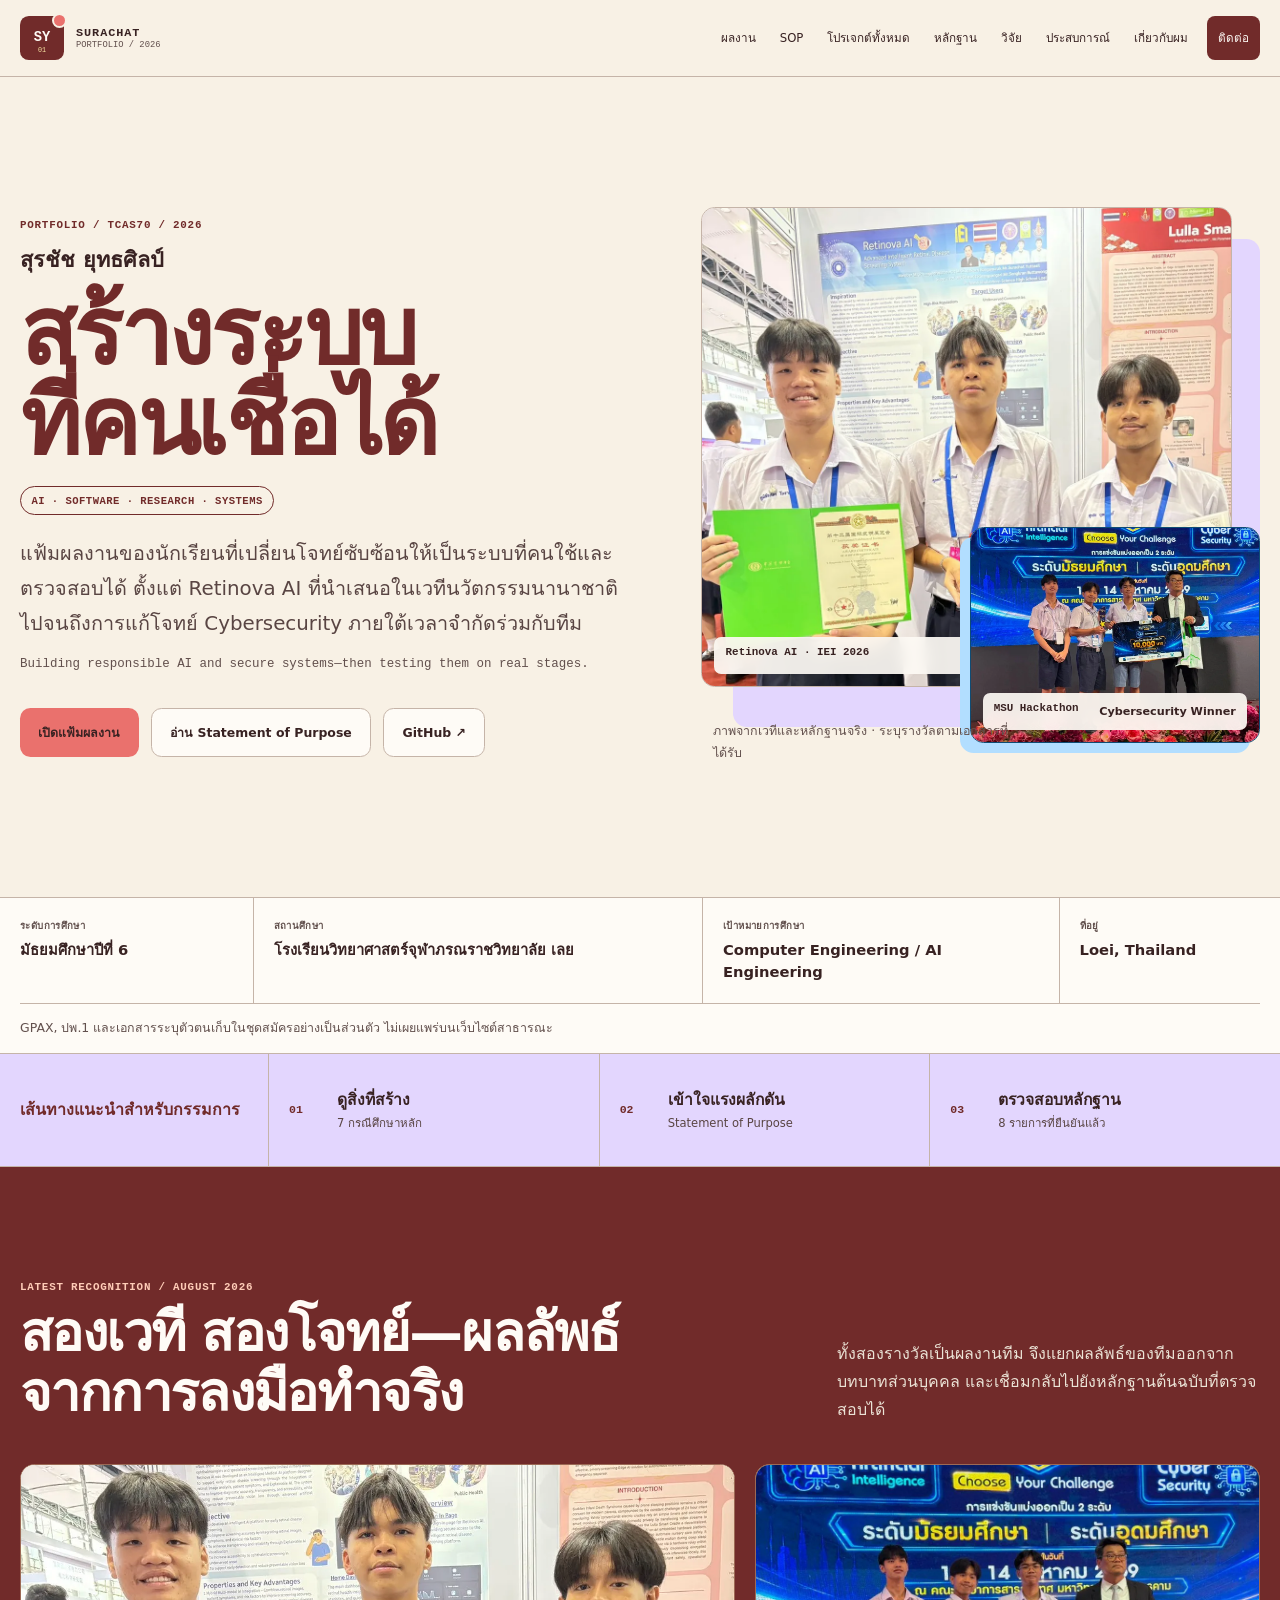
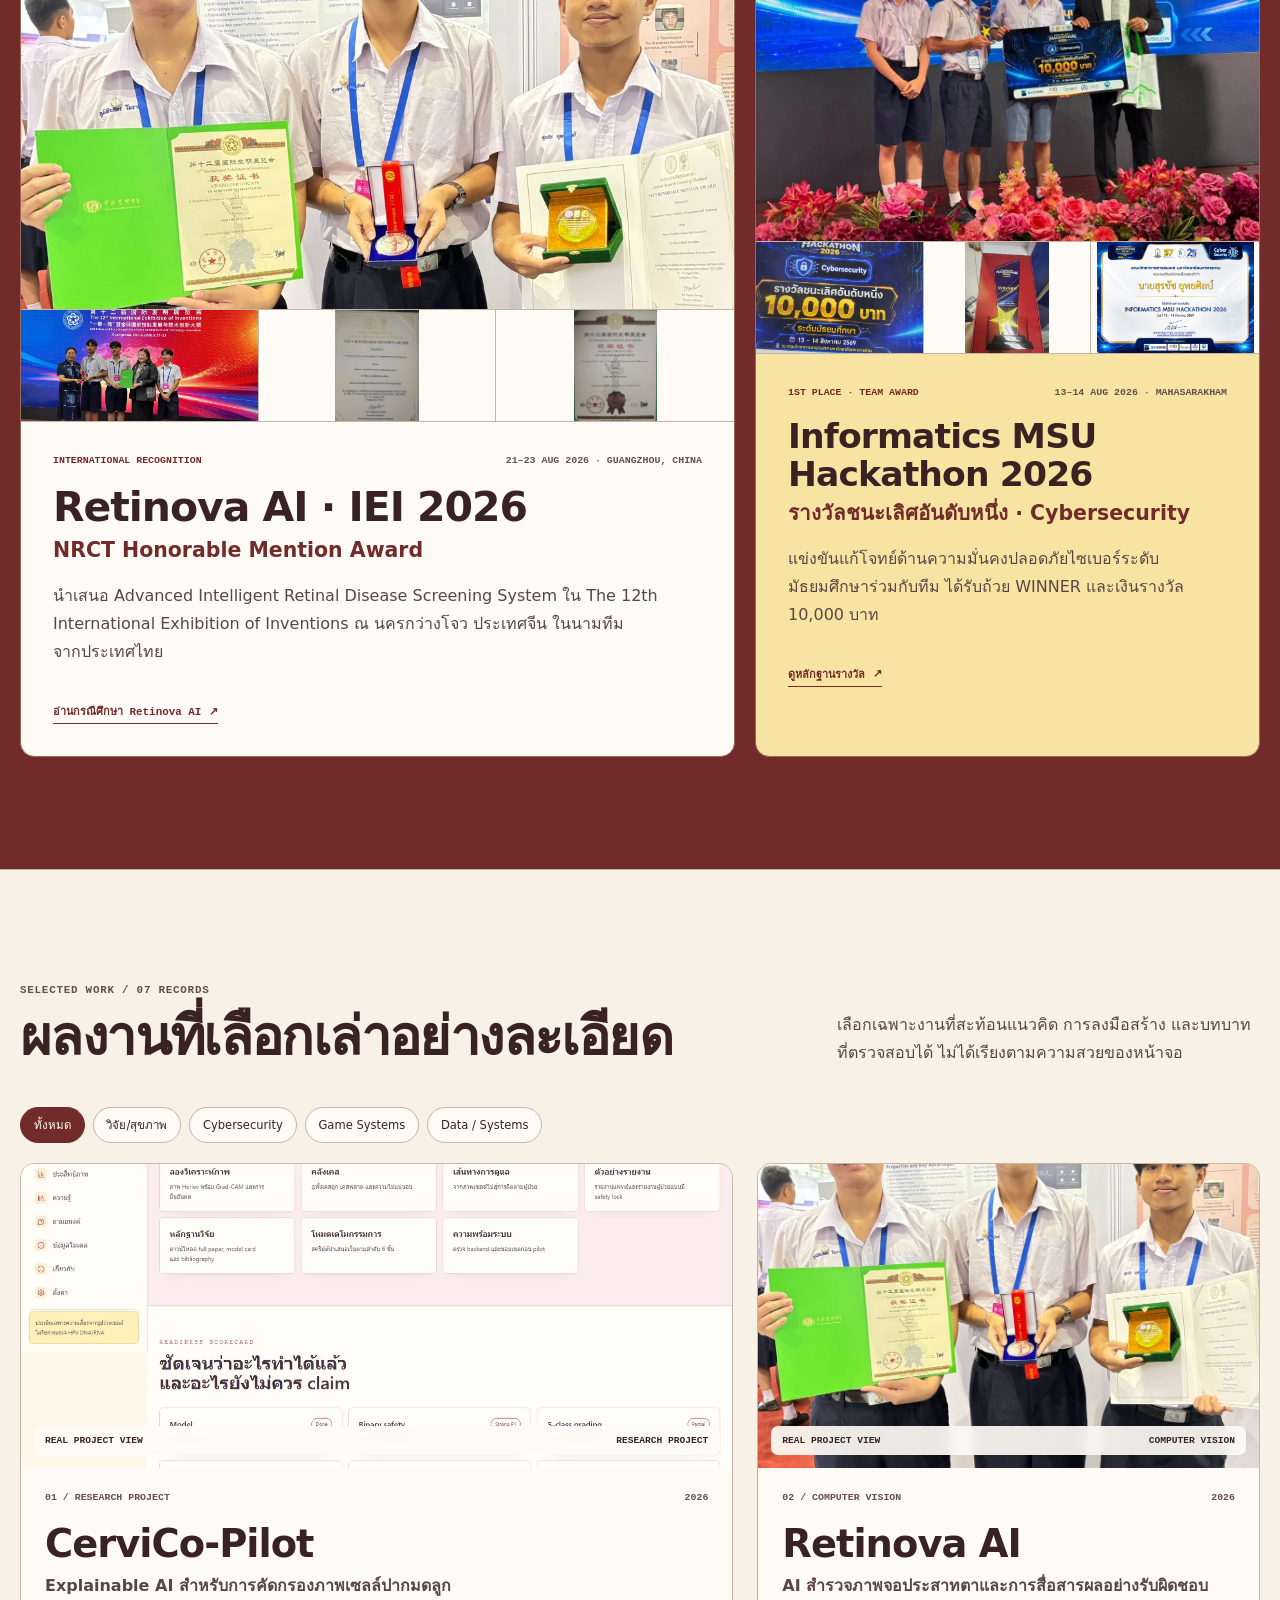
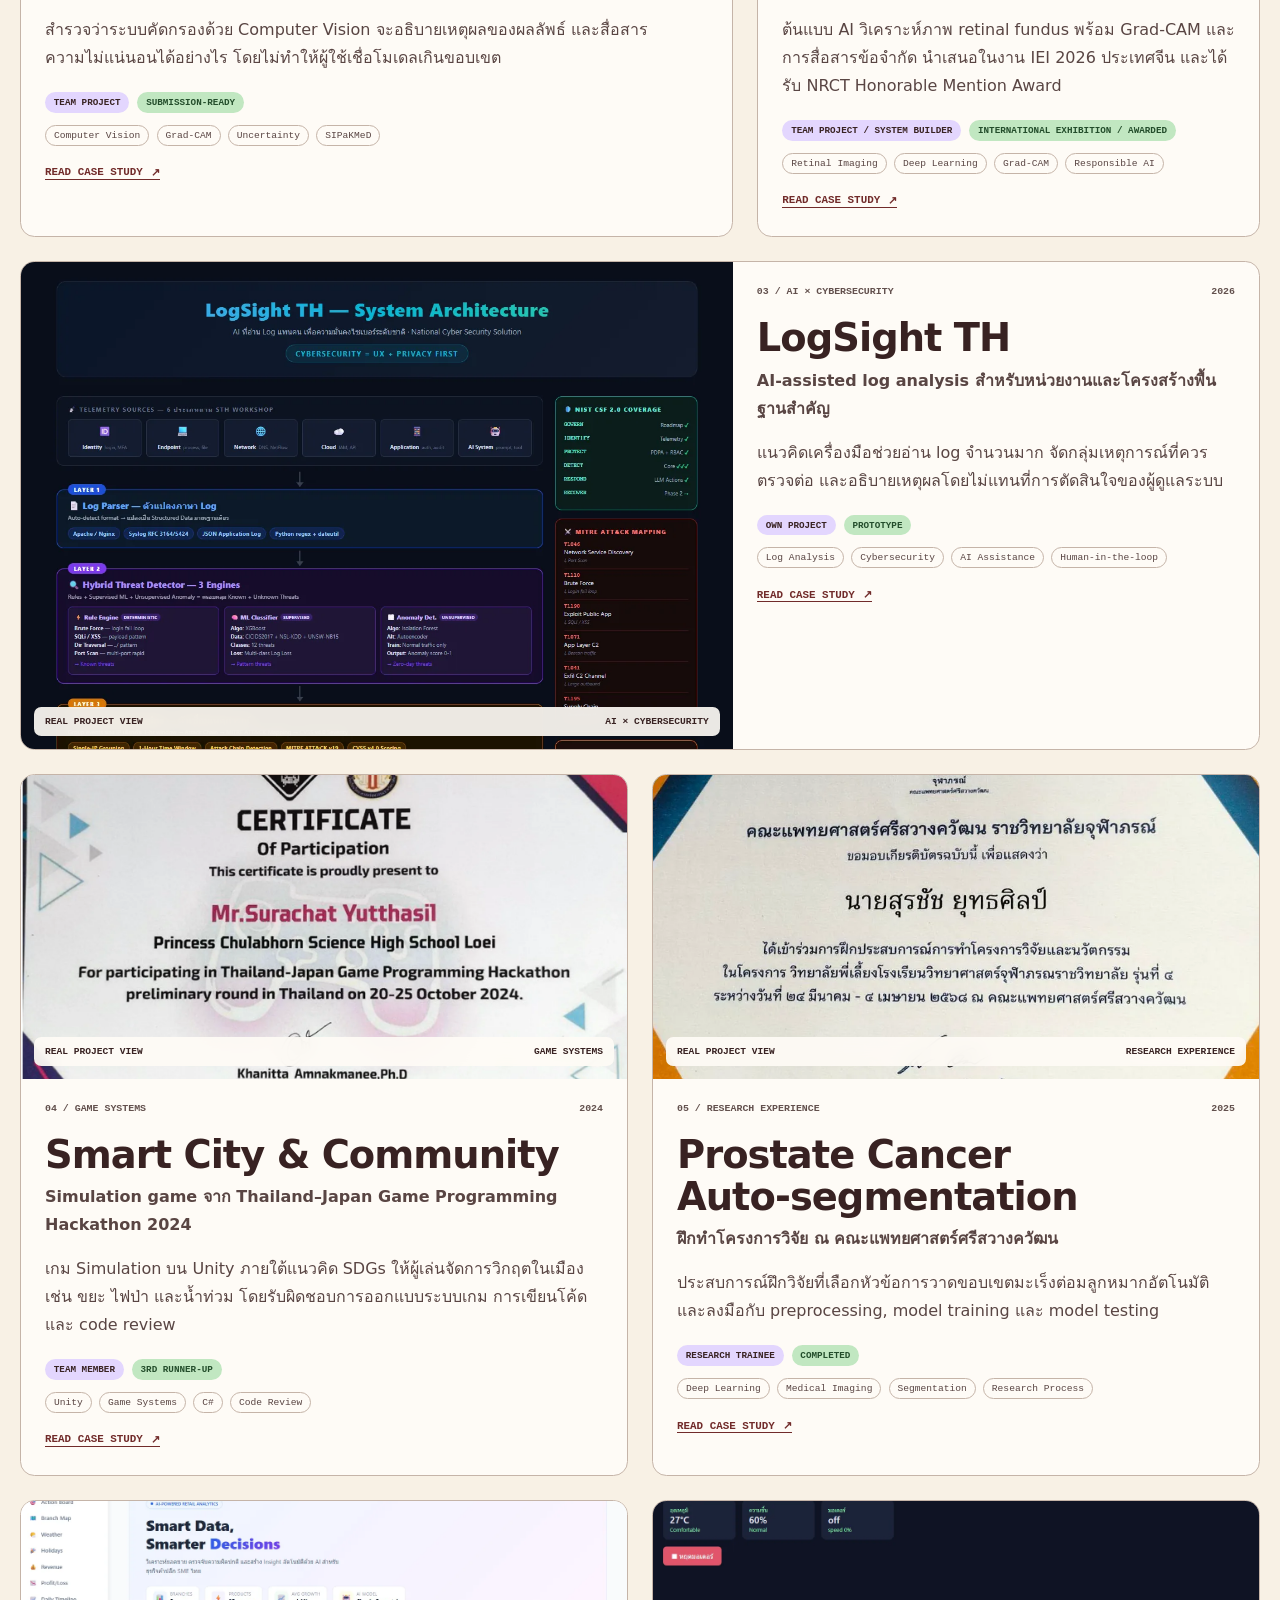
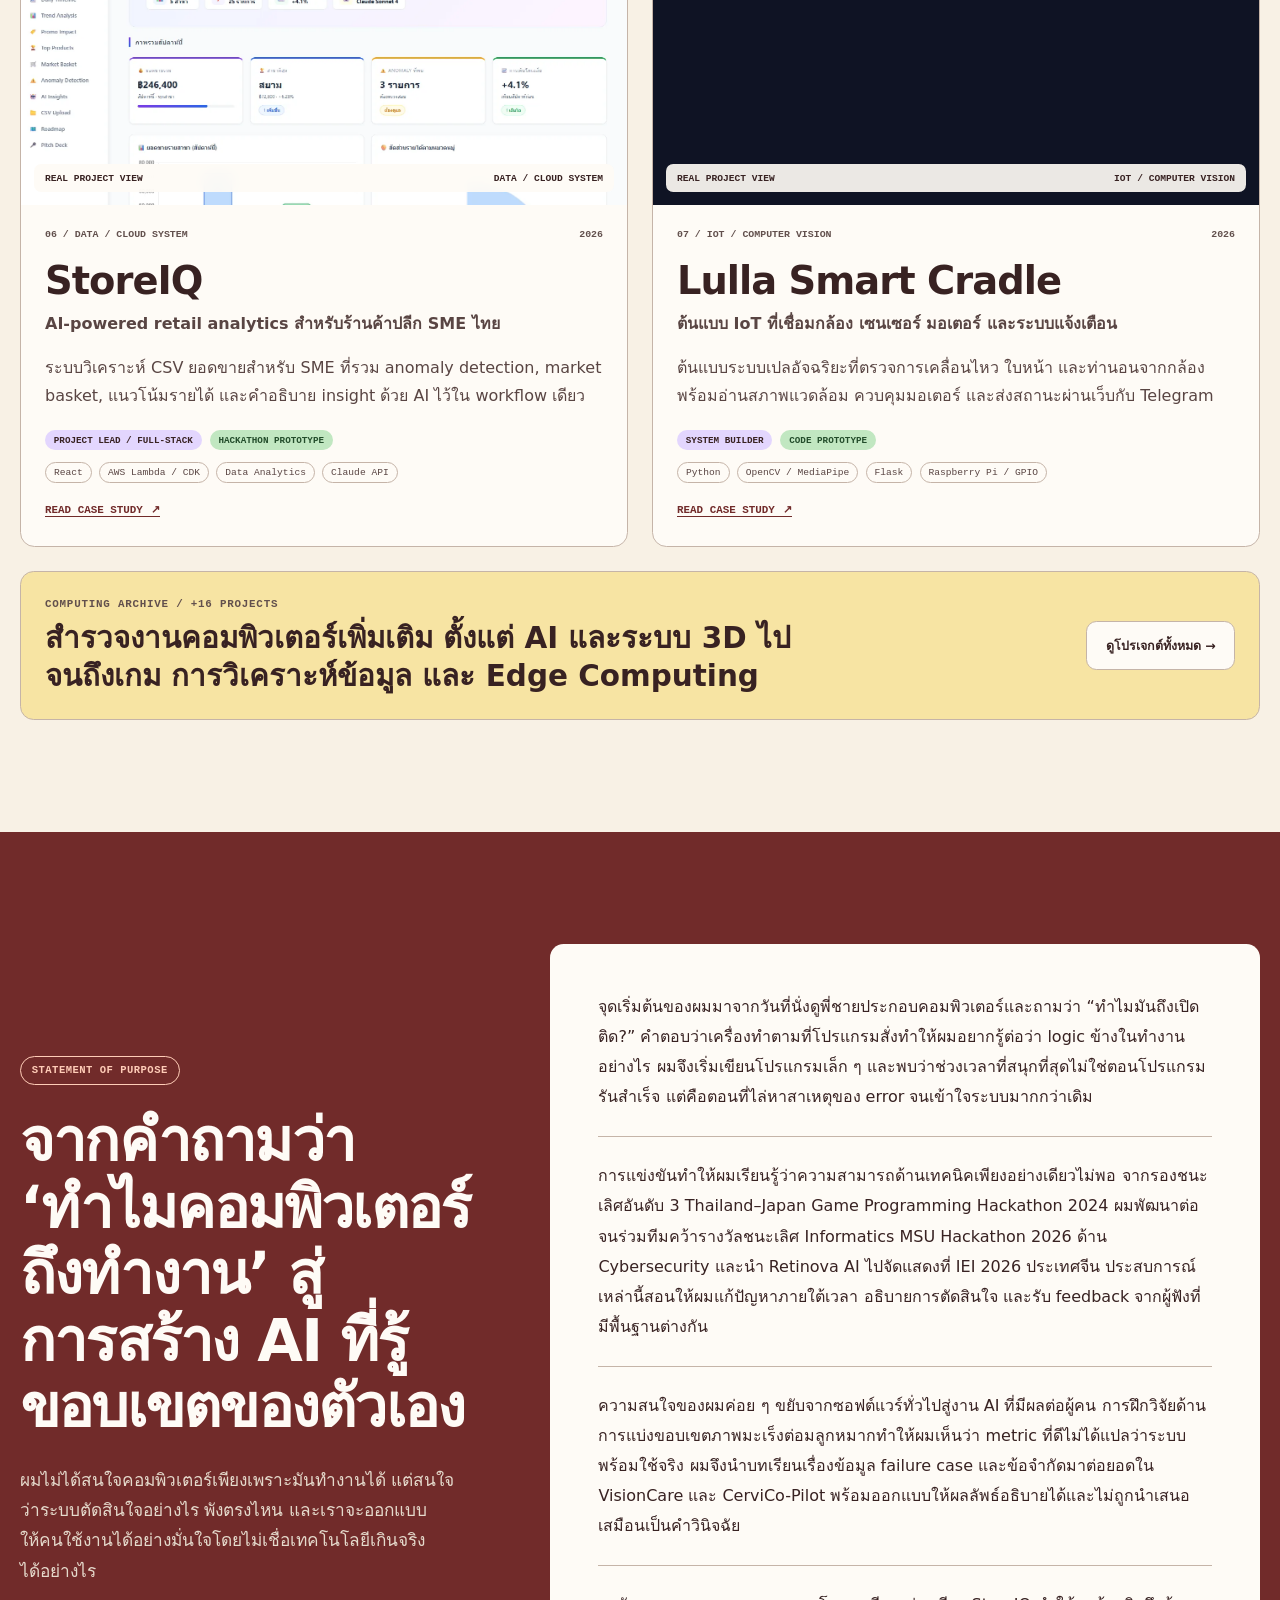
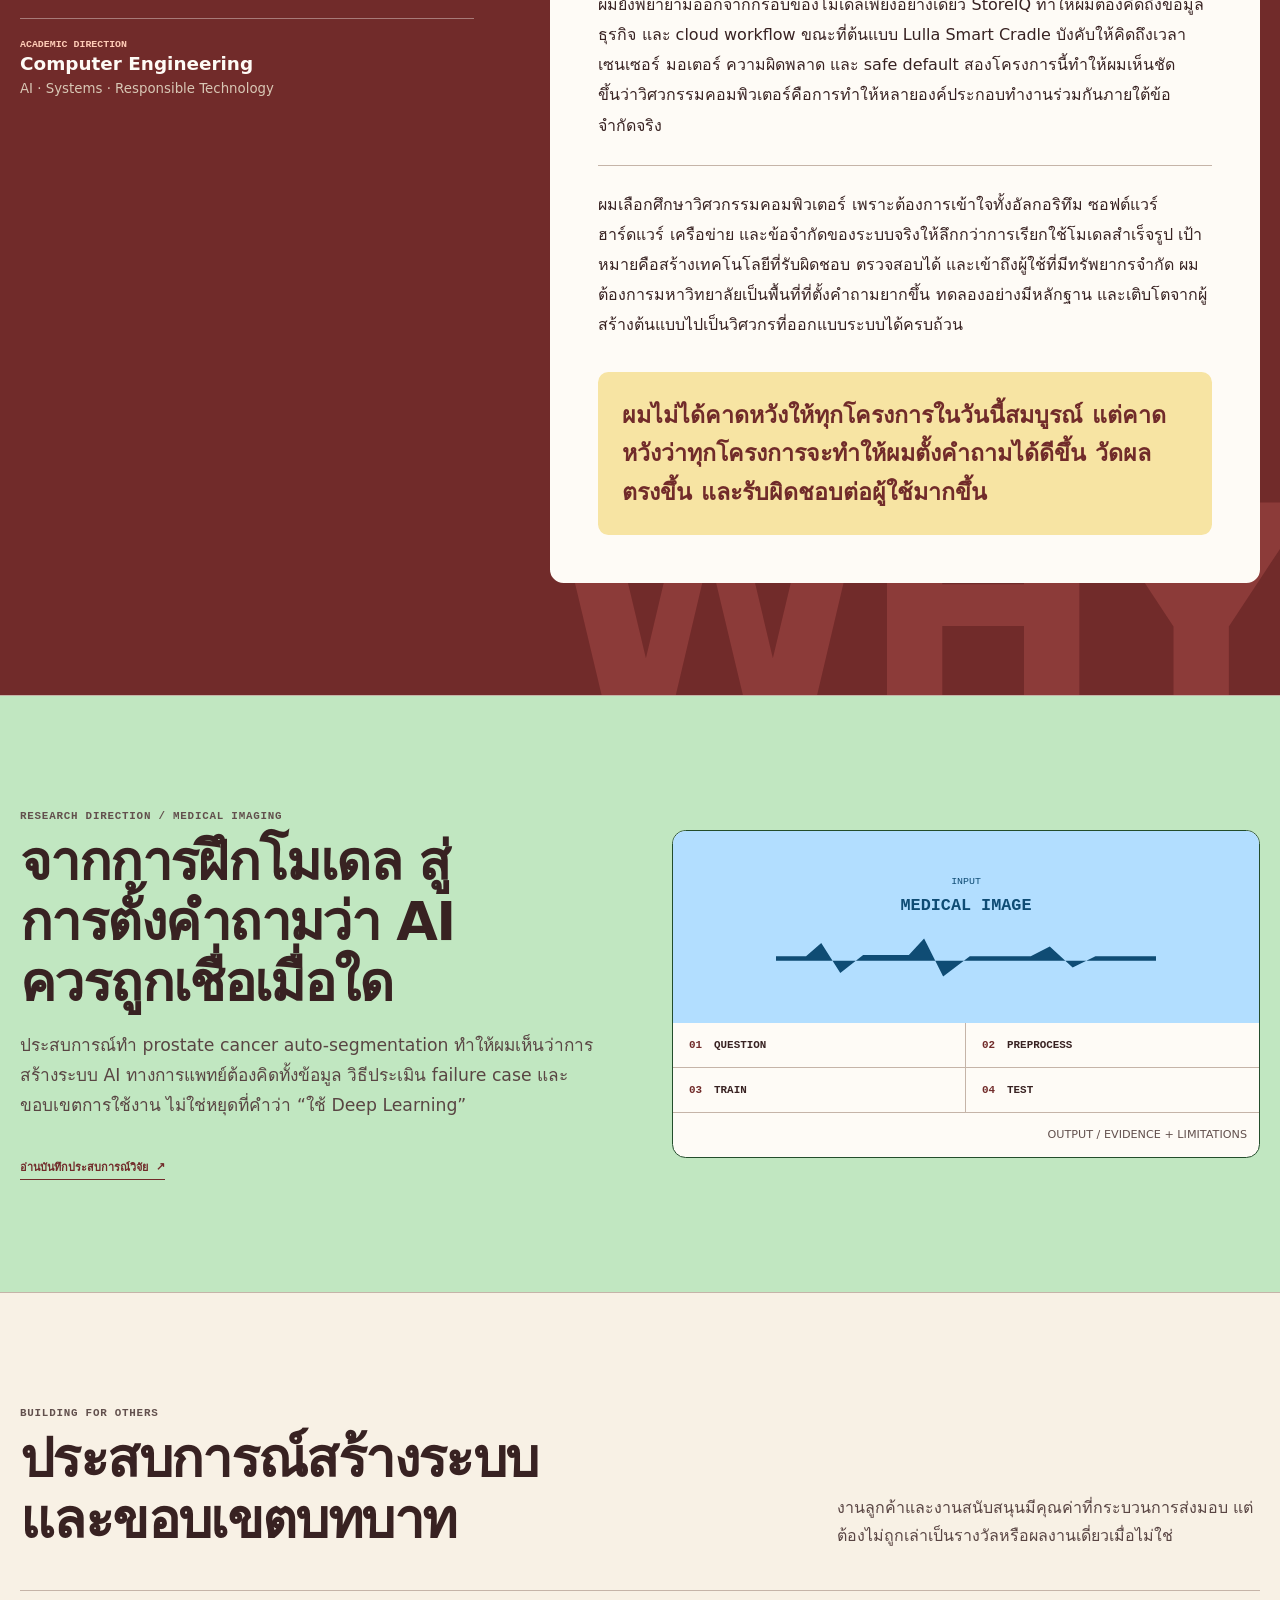
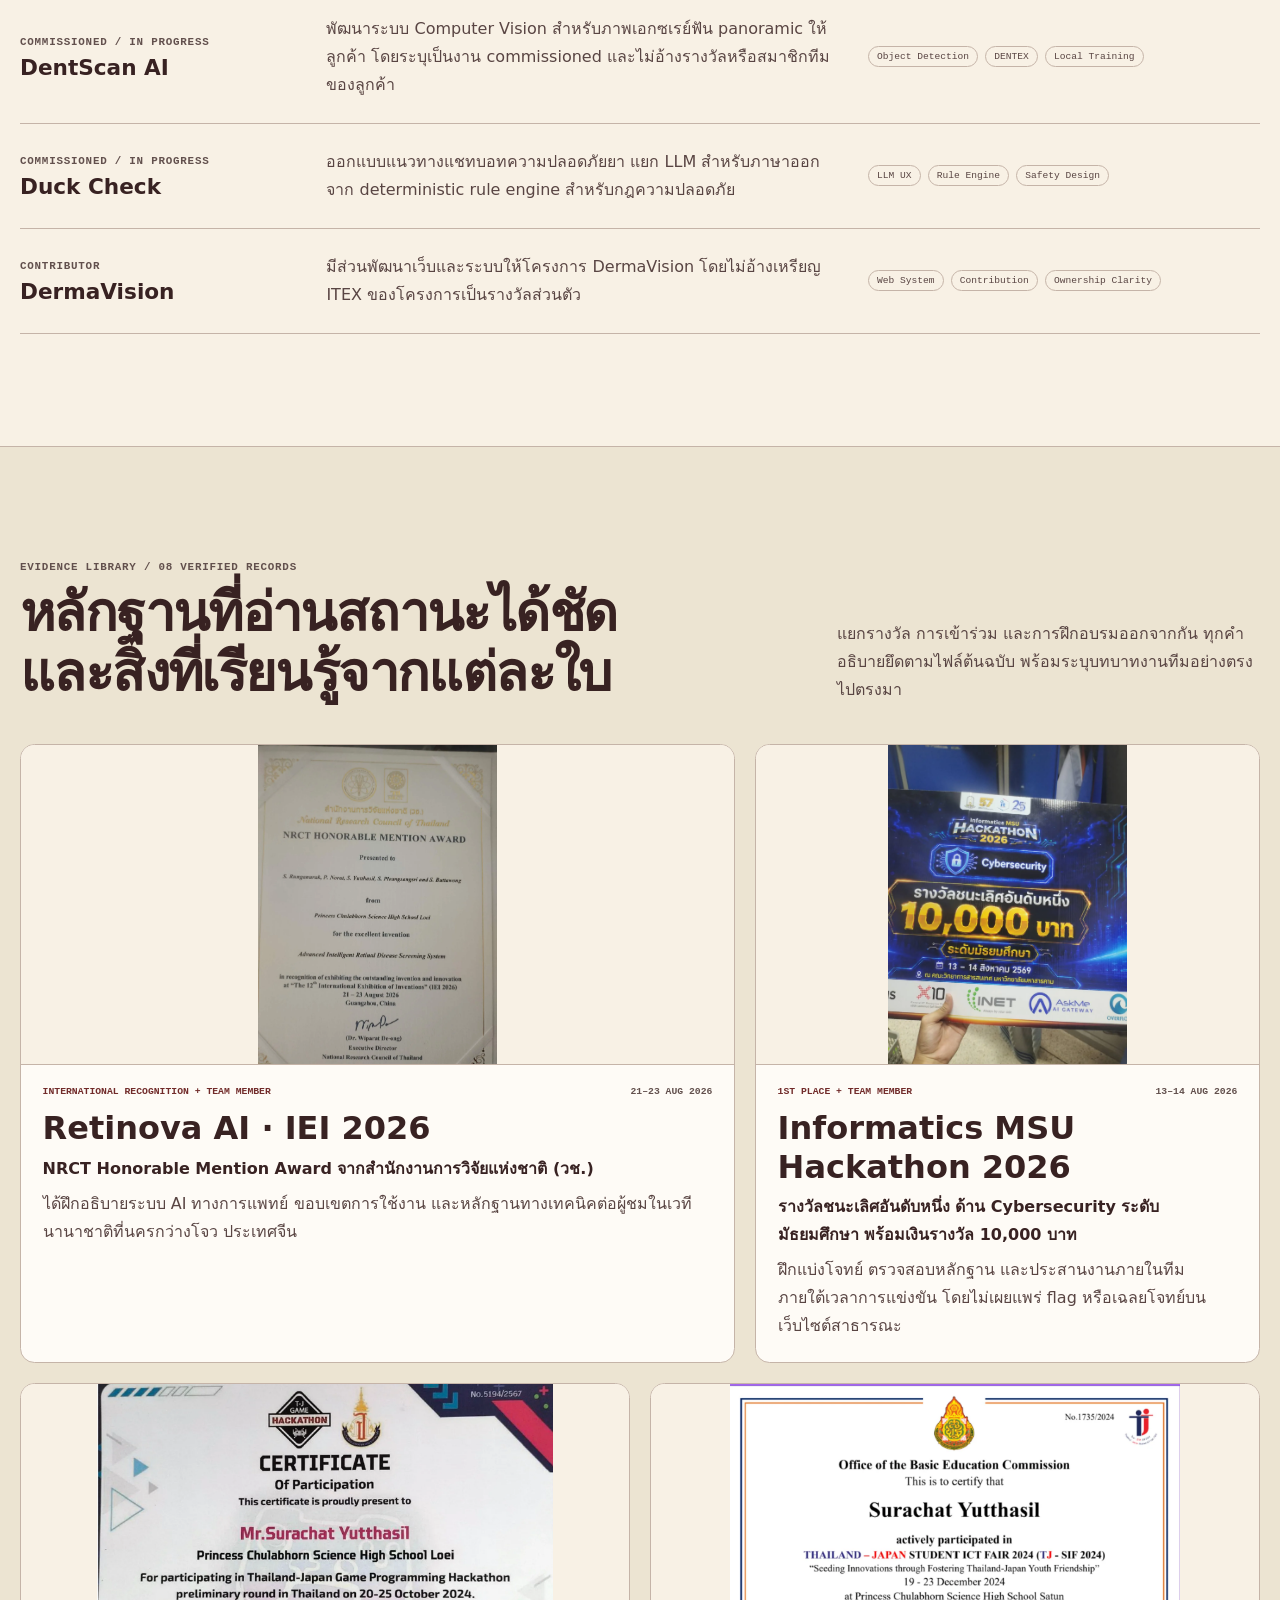
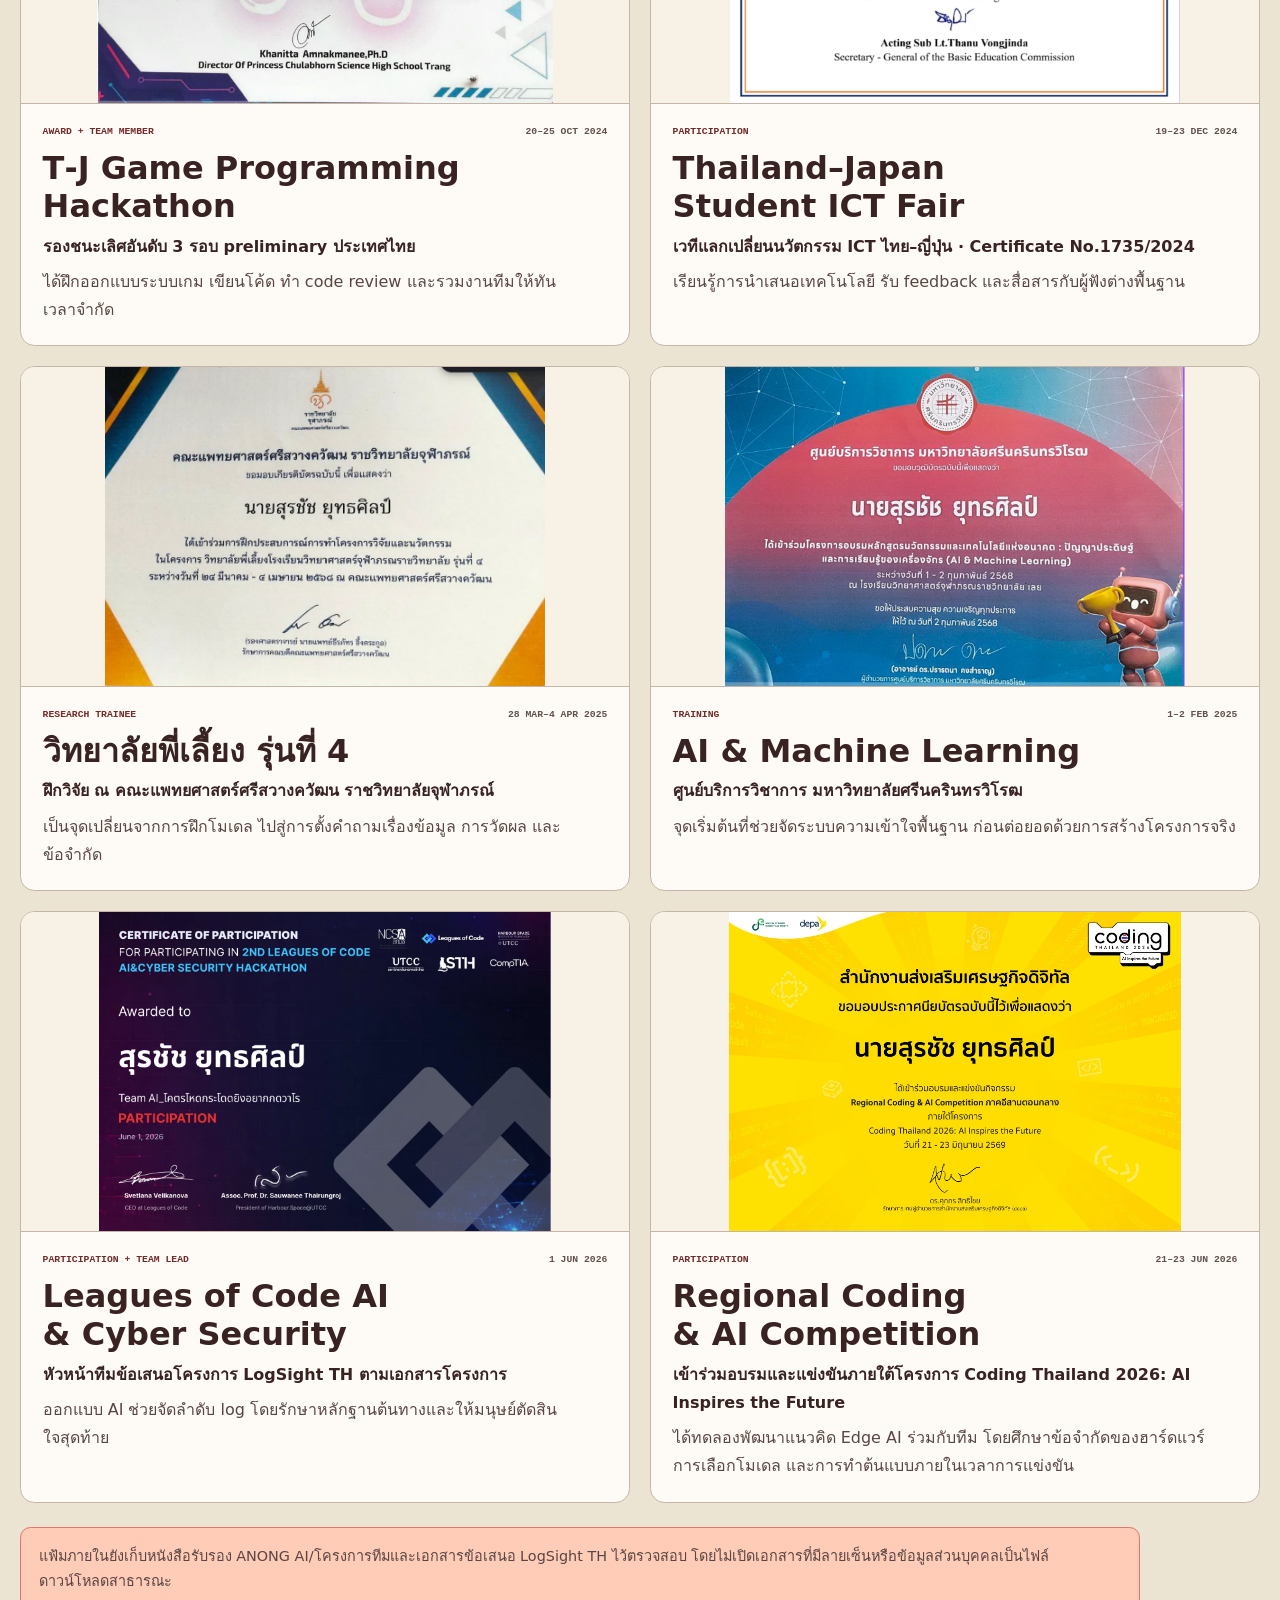
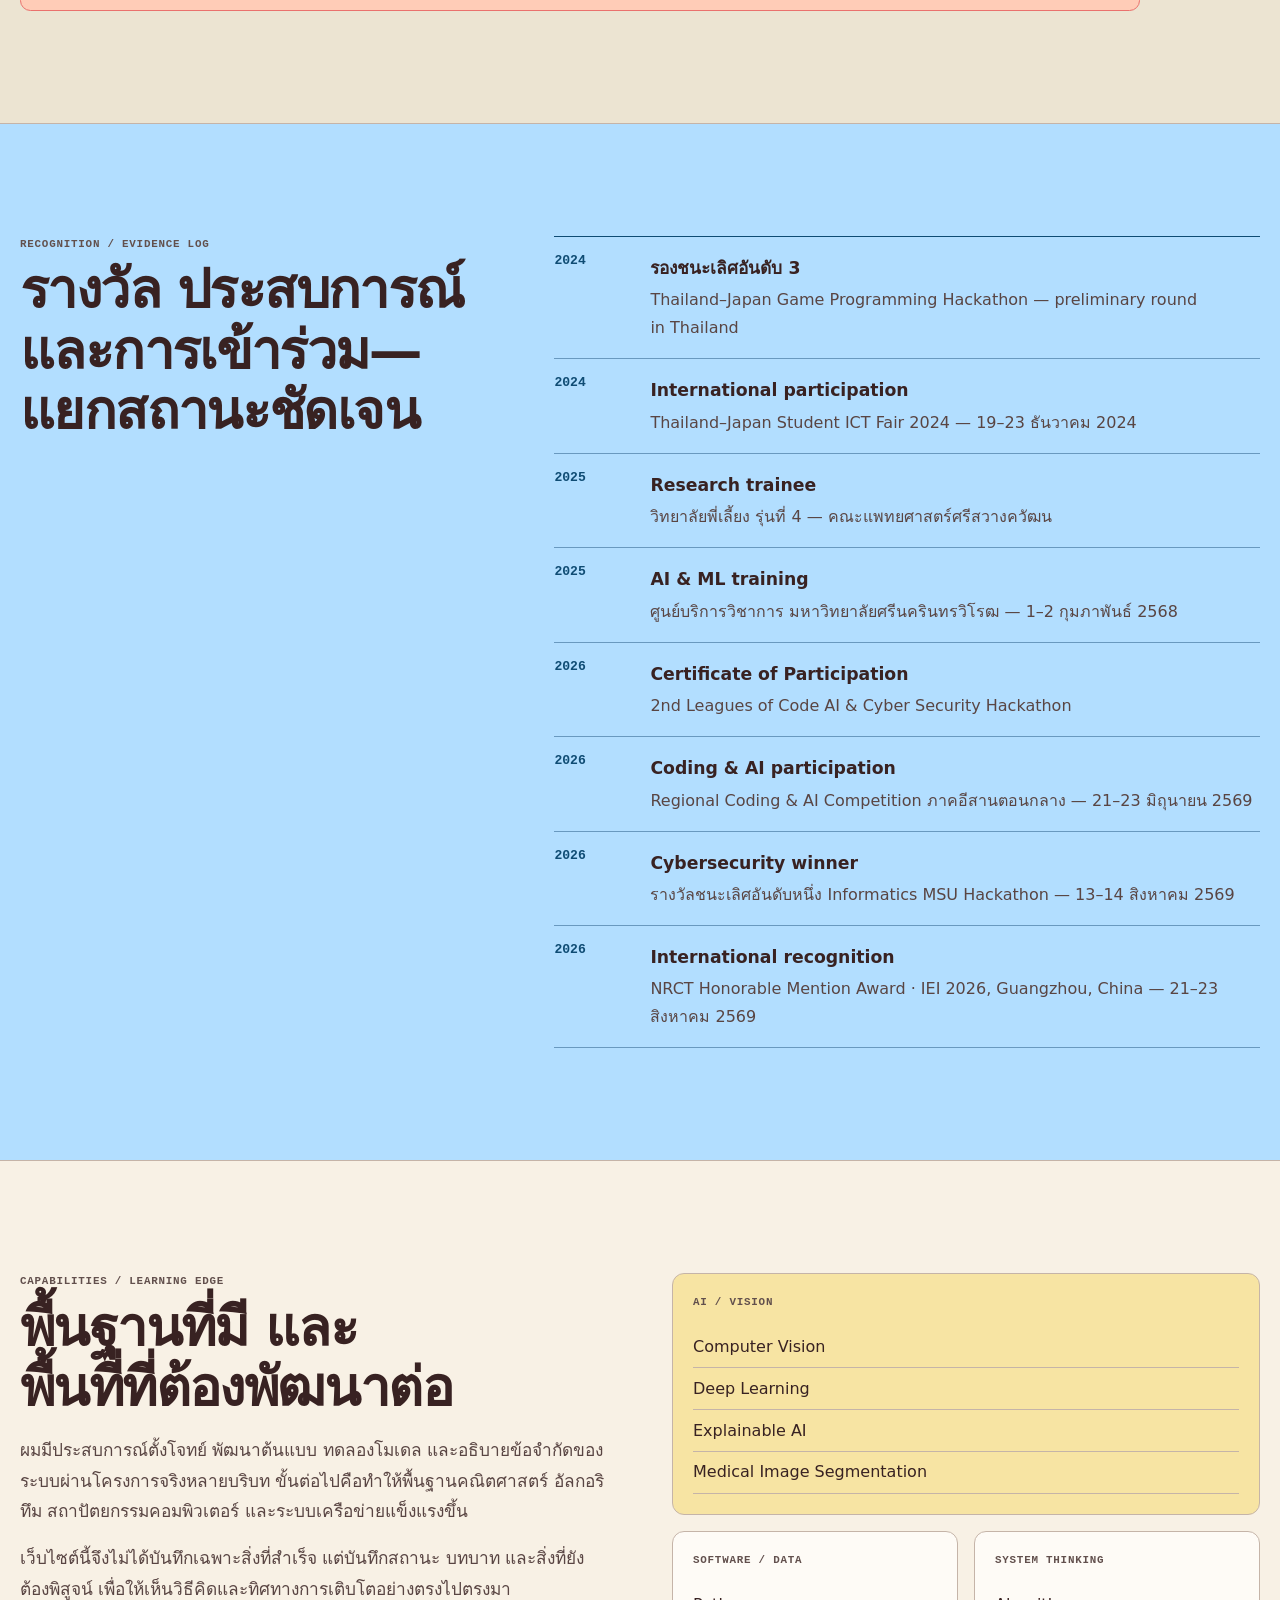
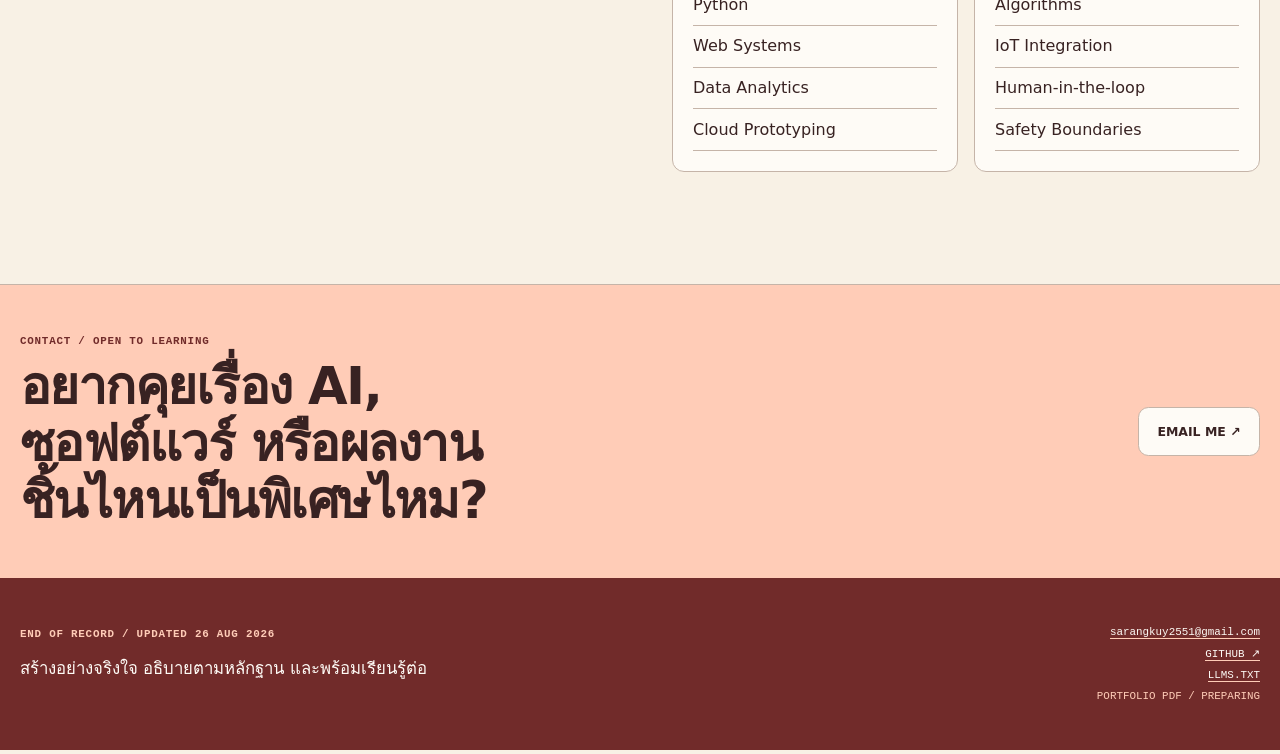
==== commit 8e74c0ac: "feat: feature latest international and cybersecurity awards" ====
--- a/index.html
+++ b/index.html
@@ -5,9 +5,9 @@
   <meta name="viewport" content="width=device-width, initial-scale=1">
   <meta name="theme-color" content="#f6f0e3">
   <meta name="referrer" content="no-referrer">
-  <meta name="description" content="แฟ้มผลงานของนักเรียนที่สนใจการทำให้เทคโนโลยีซับซ้อนกลายเป็นระบบที่คนใช้ได้จริง ตั้งแต่ Computer Vision สำหรับงานสุขภาพ การวิเคราะห์ log ด้านความปลอดภัย ไปจนถึงการออกแบบระบบเกมและการทำงานร่วมกับทีม">
+  <meta name="description" content="แฟ้มผลงานของนักเรียนที่เปลี่ยนโจทย์ซับซ้อนให้เป็นระบบที่คนใช้และตรวจสอบได้ ตั้งแต่ Retinova AI ที่นำเสนอในเวทีนวัตกรรมนานาชาติ ไปจนถึงการแก้โจทย์ Cybersecurity ภายใต้เวลาจำกัดร่วมกับทีม">
   <meta property="og:title" content="สุรชัช ยุทธศิลป์ — Portfolio">
-  <meta property="og:description" content="แฟ้มผลงานของนักเรียนที่สนใจการทำให้เทคโนโลยีซับซ้อนกลายเป็นระบบที่คนใช้ได้จริง ตั้งแต่ Computer Vision สำหรับงานสุขภาพ การวิเคราะห์ log ด้านความปลอดภัย ไปจนถึงการออกแบบระบบเกมและการทำงานร่วมกับทีม">
+  <meta property="og:description" content="แฟ้มผลงานของนักเรียนที่เปลี่ยนโจทย์ซับซ้อนให้เป็นระบบที่คนใช้และตรวจสอบได้ ตั้งแต่ Retinova AI ที่นำเสนอในเวทีนวัตกรรมนานาชาติ ไปจนถึงการแก้โจทย์ Cybersecurity ภายใต้เวลาจำกัดร่วมกับทีม">
   <meta property="og:type" content="website">
   <meta name="twitter:card" content="summary">
   <title>สุรชัช ยุทธศิลป์ — Portfolio</title>
@@ -43,8 +43,8 @@
       <p class="micro signal">PORTFOLIO / TCAS70 / 2026</p>
       <h1 id="hero-title"><span>สุรชัช ยุทธศิลป์</span>สร้างระบบที่คนเชื่อได้</h1>
       <p class="hero-disciplines">AI · SOFTWARE · RESEARCH · SYSTEMS</p>
-      <p class="hero-lead">แฟ้มผลงานของนักเรียนที่สนใจการทำให้เทคโนโลยีซับซ้อนกลายเป็นระบบที่คนใช้ได้จริง ตั้งแต่ Computer Vision สำหรับงานสุขภาพ การวิเคราะห์ log ด้านความปลอดภัย ไปจนถึงการออกแบบระบบเกมและการทำงานร่วมกับทีม</p>
-      <p class="english-line">Building responsible AI and software for health, safety, and real-world access.</p>
+      <p class="hero-lead">แฟ้มผลงานของนักเรียนที่เปลี่ยนโจทย์ซับซ้อนให้เป็นระบบที่คนใช้และตรวจสอบได้ ตั้งแต่ Retinova AI ที่นำเสนอในเวทีนวัตกรรมนานาชาติ ไปจนถึงการแก้โจทย์ Cybersecurity ภายใต้เวลาจำกัดร่วมกับทีม</p>
+      <p class="english-line">Building responsible AI and secure systems—then testing them on real stages.</p>
       <div class="hero-actions">
         <a class="button button-primary" href="#work">เปิดแฟ้มผลงาน</a>
         <a class="button button-quiet" href="#sop">อ่าน Statement of Purpose</a>
@@ -53,14 +53,14 @@
     </div>
     <aside class="hero-gallery reveal" aria-label="ตัวอย่างผลงานจริง">
       <figure class="hero-shot hero-shot-main">
-        <img src="assets/media/cervico-overview.webp" alt="หน้าภาพรวมระบบ CerviCo-Pilot" fetchpriority="high">
-        <figcaption><span>CerviCo-Pilot</span><b>Responsible Medical AI</b></figcaption>
+        <img src="assets/media/iei-team-awards.webp" alt="ทีม Retinova AI พร้อมหลักฐานรางวัลจาก IEI 2026 ประเทศจีน" fetchpriority="high">
+        <figcaption><span>Retinova AI · IEI 2026</span><b>International Recognition</b></figcaption>
       </figure>
       <figure class="hero-shot hero-shot-detail">
-        <img src="assets/media/visioncare-samples.webp" alt="ตัวอย่างภาพจอตาและเส้นเลือดจาก VisionCare">
-        <figcaption><span>VisionCare</span><b>Computer Vision</b></figcaption>
+        <img src="assets/media/msu-cyber-winner-team.webp" alt="ทีมผู้ชนะ Informatics MSU Hackathon 2026 ด้าน Cybersecurity">
+        <figcaption><span>MSU Hackathon</span><b>Cybersecurity Winner</b></figcaption>
       </figure>
-      <p class="hero-gallery-note">ภาพจากระบบและการทดลองจริง · ไม่ใช่ภาพจำลองเพื่อการตกแต่ง</p>
+      <p class="hero-gallery-note">ภาพจากเวทีและหลักฐานจริง · ระบุรางวัลตามเอกสารที่ได้รับ</p>
     </aside>
   </section>
 
@@ -79,7 +79,47 @@
       <p>เส้นทางแนะนำสำหรับกรรมการ</p>
       <a href="#work"><span>01</span><b>ดูสิ่งที่สร้าง</b><small>7 กรณีศึกษาหลัก</small></a>
       <a href="#sop"><span>02</span><b>เข้าใจแรงผลักดัน</b><small>Statement of Purpose</small></a>
-      <a href="#evidence"><span>03</span><b>ตรวจสอบหลักฐาน</b><small>6 รายการที่ยืนยันแล้ว</small></a>
+      <a href="#evidence"><span>03</span><b>ตรวจสอบหลักฐาน</b><small>8 รายการที่ยืนยันแล้ว</small></a>
+    </div>
+  </section>
+
+  <section class="section latest-recognition" id="latest-recognition" aria-labelledby="latest-recognition-title">
+    <div class="shell">
+      <div class="section-heading recognition-heading reveal">
+        <div><p class="micro">LATEST RECOGNITION / AUGUST 2026</p><h2 id="latest-recognition-title">สองเวที สองโจทย์—ผลลัพธ์จากการลงมือทำจริง</h2></div>
+        <p>ทั้งสองรางวัลเป็นผลงานทีม จึงแยกผลลัพธ์ของทีมออกจากบทบาทส่วนบุคคล และเชื่อมกลับไปยังหลักฐานต้นฉบับที่ตรวจสอบได้</p>
+      </div>
+      <div class="recognition-feature-grid">
+        <article class="recognition-feature recognition-feature--1 reveal">
+          <figure>
+            <img src="assets/media/iei-team-awards.webp" alt="ทีม Retinova AI ถือเหรียญและประกาศนียบัตรจาก IEI 2026 ประเทศจีน" loading="eager">
+          </figure>
+          <ul class="recognition-proof-strip" aria-label="หลักฐานภาพประกอบ Retinova AI · IEI 2026">
+            <li><img src="assets/media/iei-award-ceremony.webp" alt="ภาพรับรางวัล Retinova AI บนเวที IEI 2026" loading="lazy"></li><li><img src="assets/media/iei-nrct-honorable-mention.webp" alt="ประกาศ NRCT Honorable Mention Award" loading="lazy"></li><li><img src="assets/media/iei-award-certificate.webp" alt="Award Certificate จาก The 12th International Exhibition of Inventions" loading="lazy"></li>
+          </ul>
+          <div class="recognition-feature-copy">
+            <div class="recognition-feature-meta"><span>INTERNATIONAL RECOGNITION</span><time>21–23 AUG 2026 · GUANGZHOU, CHINA</time></div>
+            <h3>Retinova AI · IEI 2026</h3>
+            <p class="recognition-result">NRCT Honorable Mention Award</p>
+            <p>นำเสนอ Advanced Intelligent Retinal Disease Screening System ใน The 12th International Exhibition of Inventions ณ นครกว่างโจว ประเทศจีน ในนามทีมจากประเทศไทย</p>
+            <a class="text-link standalone" href="projects/visioncare/">อ่านกรณีศึกษา Retinova AI <b>↗</b></a>
+          </div>
+        </article>
+        <article class="recognition-feature recognition-feature--2 reveal">
+          <figure>
+            <img src="assets/media/msu-cyber-winner-team.webp" alt="ทีมผู้ชนะ Informatics MSU Hackathon 2026 ด้าน Cybersecurity ถือป้ายเงินรางวัล 10,000 บาท" loading="lazy">
+          </figure>
+          <ul class="recognition-proof-strip" aria-label="หลักฐานภาพประกอบ Informatics MSU Hackathon 2026">
+            <li><img src="assets/media/msu-cyber-winner-board.webp" alt="ป้ายรางวัลชนะเลิศอันดับหนึ่งและเงินรางวัล 10,000 บาท" loading="lazy"></li><li><img src="assets/media/msu-cyber-winner-trophy.webp" alt="ถ้วย WINNER ระดับ Secondary School" loading="lazy"></li><li><img src="assets/media/msu-cyber-certificate.webp" alt="เกียรติบัตรเข้าร่วม Informatics MSU Hackathon 2026 ของสุรชัช ยุทธศิลป์" loading="lazy"></li>
+          </ul>
+          <div class="recognition-feature-copy">
+            <div class="recognition-feature-meta"><span>1ST PLACE · TEAM AWARD</span><time>13–14 AUG 2026 · MAHASARAKHAM</time></div>
+            <h3>Informatics MSU Hackathon 2026</h3>
+            <p class="recognition-result">รางวัลชนะเลิศอันดับหนึ่ง · Cybersecurity</p>
+            <p>แข่งขันแก้โจทย์ด้านความมั่นคงปลอดภัยไซเบอร์ระดับมัธยมศึกษาร่วมกับทีม ได้รับถ้วย WINNER และเงินรางวัล 10,000 บาท</p>
+            <a class="text-link standalone" href="#evidence">ดูหลักฐานรางวัล <b>↗</b></a>
+          </div>
+        </article></div>
     </div>
   </section>
 
@@ -120,10 +160,10 @@
   </div>
 </article>
 <article class="project-card reveal" data-project-card data-kind="COMPUTER VISION">
-  <a class="card-link" href="projects/visioncare/" aria-label="อ่านกรณีศึกษา VisionCare"></a>
+  <a class="card-link" href="projects/visioncare/" aria-label="อ่านกรณีศึกษา Retinova AI"></a>
 
 <figure class="project-cover cover-green">
-  <img src="assets/media/visioncare-samples.webp" alt="" loading="lazy">
+  <img src="assets/media/iei-team-awards.webp" alt="" loading="lazy">
   <figcaption><span>REAL PROJECT VIEW</span><b>COMPUTER VISION</b></figcaption>
 </figure>
   <div class="project-card-body">
@@ -131,12 +171,12 @@
       <span>02 / COMPUTER VISION</span>
       <span>2026</span>
     </div>
-    <h3>VisionCare</h3>
+    <h3>Retinova AI</h3>
     <p class="project-subtitle">AI สำรวจภาพจอประสาทตาและการสื่อสารผลอย่างรับผิดชอบ</p>
-    <p>ต้นแบบการใช้ภาพ retinal fundus เพื่อศึกษาการคัดกรอง diabetic retinopathy พร้อม Grad-CAM และการออกแบบผลลัพธ์ที่ไม่ทำให้ระบบดูเป็นแพทย์ทดแทน</p>
-    <div class="truth-row">
-      <span class="truth-label">OWN PROJECT</span>
-      <span class="status-label">IN PROGRESS</span>
+    <p>ต้นแบบ AI วิเคราะห์ภาพ retinal fundus พร้อม Grad-CAM และการสื่อสารข้อจำกัด นำเสนอในงาน IEI 2026 ประเทศจีน และได้รับ NRCT Honorable Mention Award</p>
+    <div class="truth-row">
+      <span class="truth-label">TEAM PROJECT / SYSTEM BUILDER</span>
+      <span class="status-label">INTERNATIONAL EXHIBITION / AWARDED</span>
     </div>
     <div class="tag-row"><span class="tag">Retinal Imaging</span><span class="tag">Deep Learning</span><span class="tag">Grad-CAM</span><span class="tag">Responsible AI</span></div>
     <span class="text-link" aria-hidden="true">READ CASE STUDY <b>↗</b></span>
@@ -276,7 +316,7 @@
         </div>
       </header>
       <article class="sop-copy reveal" aria-label="เนื้อหา Statement of Purpose">
-        <p>จุดเริ่มต้นของผมมาจากวันที่นั่งดูพี่ชายประกอบคอมพิวเตอร์และถามว่า “ทำไมมันถึงเปิดติด?” คำตอบว่าเครื่องทำตามที่โปรแกรมสั่งทำให้ผมอยากรู้ต่อว่า logic ข้างในทำงานอย่างไร ผมจึงเริ่มเขียนโปรแกรมเล็ก ๆ และพบว่าช่วงเวลาที่สนุกที่สุดไม่ใช่ตอนโปรแกรมรันสำเร็จ แต่คือตอนที่ไล่หาสาเหตุของ error จนเข้าใจระบบมากกว่าเดิม</p><p>เมื่อเริ่มลงสนามแข่งขัน ผมได้เรียนรู้ว่าความสามารถด้านเทคนิคเพียงอย่างเดียวไม่พอ ใน Thailand–Japan Game Programming Hackathon 2024 ทีมได้รับรองชนะเลิศอันดับ 3 รอบ preliminary ประเทศไทย โดยผมทำงานด้านระบบเกมและทบทวนโค้ดร่วมกับทีม ประสบการณ์นั้นทำให้เห็นว่าระบบที่ดีต้องถูกอธิบายและส่งต่อให้คนอื่นเข้าใจได้ด้วย</p><p>ความสนใจของผมค่อย ๆ ขยับจากซอฟต์แวร์ทั่วไปสู่งาน AI ที่มีผลต่อผู้คน การฝึกวิจัยด้านการแบ่งขอบเขตภาพมะเร็งต่อมลูกหมากทำให้ผมเห็นว่า metric ที่ดีไม่ได้แปลว่าระบบพร้อมใช้จริง ผมจึงนำบทเรียนเรื่องข้อมูล failure case และข้อจำกัดมาต่อยอดใน VisionCare และ CerviCo-Pilot พร้อมออกแบบให้ผลลัพธ์อธิบายได้และไม่ถูกนำเสนอเสมือนเป็นคำวินิจฉัย</p><p>ผมยังพยายามออกจากกรอบของโมเดลเพียงอย่างเดียว StoreIQ ทำให้ผมต้องคิดถึงข้อมูล ธุรกิจ และ cloud workflow ขณะที่ต้นแบบ Lulla Smart Cradle บังคับให้คิดถึงเวลา เซนเซอร์ มอเตอร์ ความผิดพลาด และ safe default สองโครงการนี้ทำให้ผมเห็นชัดขึ้นว่าวิศวกรรมคอมพิวเตอร์คือการทำให้หลายองค์ประกอบทำงานร่วมกันภายใต้ข้อจำกัดจริง</p><p>ผมเลือกศึกษาวิศวกรรมคอมพิวเตอร์ เพราะต้องการเข้าใจทั้งอัลกอริทึม ซอฟต์แวร์ ฮาร์ดแวร์ เครือข่าย และข้อจำกัดของระบบจริงให้ลึกกว่าการเรียกใช้โมเดลสำเร็จรูป เป้าหมายคือสร้างเทคโนโลยีที่รับผิดชอบ ตรวจสอบได้ และเข้าถึงผู้ใช้ที่มีทรัพยากรจำกัด ผมต้องการมหาวิทยาลัยเป็นพื้นที่ที่ตั้งคำถามยากขึ้น ทดลองอย่างมีหลักฐาน และเติบโตจากผู้สร้างต้นแบบไปเป็นวิศวกรที่ออกแบบระบบได้ครบถ้วน</p>
+        <p>จุดเริ่มต้นของผมมาจากวันที่นั่งดูพี่ชายประกอบคอมพิวเตอร์และถามว่า “ทำไมมันถึงเปิดติด?” คำตอบว่าเครื่องทำตามที่โปรแกรมสั่งทำให้ผมอยากรู้ต่อว่า logic ข้างในทำงานอย่างไร ผมจึงเริ่มเขียนโปรแกรมเล็ก ๆ และพบว่าช่วงเวลาที่สนุกที่สุดไม่ใช่ตอนโปรแกรมรันสำเร็จ แต่คือตอนที่ไล่หาสาเหตุของ error จนเข้าใจระบบมากกว่าเดิม</p><p>การแข่งขันทำให้ผมเรียนรู้ว่าความสามารถด้านเทคนิคเพียงอย่างเดียวไม่พอ จากรองชนะเลิศอันดับ 3 Thailand–Japan Game Programming Hackathon 2024 ผมพัฒนาต่อจนร่วมทีมคว้ารางวัลชนะเลิศ Informatics MSU Hackathon 2026 ด้าน Cybersecurity และนำ Retinova AI ไปจัดแสดงที่ IEI 2026 ประเทศจีน ประสบการณ์เหล่านี้สอนให้ผมแก้ปัญหาภายใต้เวลา อธิบายการตัดสินใจ และรับ feedback จากผู้ฟังที่มีพื้นฐานต่างกัน</p><p>ความสนใจของผมค่อย ๆ ขยับจากซอฟต์แวร์ทั่วไปสู่งาน AI ที่มีผลต่อผู้คน การฝึกวิจัยด้านการแบ่งขอบเขตภาพมะเร็งต่อมลูกหมากทำให้ผมเห็นว่า metric ที่ดีไม่ได้แปลว่าระบบพร้อมใช้จริง ผมจึงนำบทเรียนเรื่องข้อมูล failure case และข้อจำกัดมาต่อยอดใน VisionCare และ CerviCo-Pilot พร้อมออกแบบให้ผลลัพธ์อธิบายได้และไม่ถูกนำเสนอเสมือนเป็นคำวินิจฉัย</p><p>ผมยังพยายามออกจากกรอบของโมเดลเพียงอย่างเดียว StoreIQ ทำให้ผมต้องคิดถึงข้อมูล ธุรกิจ และ cloud workflow ขณะที่ต้นแบบ Lulla Smart Cradle บังคับให้คิดถึงเวลา เซนเซอร์ มอเตอร์ ความผิดพลาด และ safe default สองโครงการนี้ทำให้ผมเห็นชัดขึ้นว่าวิศวกรรมคอมพิวเตอร์คือการทำให้หลายองค์ประกอบทำงานร่วมกันภายใต้ข้อจำกัดจริง</p><p>ผมเลือกศึกษาวิศวกรรมคอมพิวเตอร์ เพราะต้องการเข้าใจทั้งอัลกอริทึม ซอฟต์แวร์ ฮาร์ดแวร์ เครือข่าย และข้อจำกัดของระบบจริงให้ลึกกว่าการเรียกใช้โมเดลสำเร็จรูป เป้าหมายคือสร้างเทคโนโลยีที่รับผิดชอบ ตรวจสอบได้ และเข้าถึงผู้ใช้ที่มีทรัพยากรจำกัด ผมต้องการมหาวิทยาลัยเป็นพื้นที่ที่ตั้งคำถามยากขึ้น ทดลองอย่างมีหลักฐาน และเติบโตจากผู้สร้างต้นแบบไปเป็นวิศวกรที่ออกแบบระบบได้ครบถ้วน</p>
         <blockquote>ผมไม่ได้คาดหวังให้ทุกโครงการในวันนี้สมบูรณ์ แต่คาดหวังว่าทุกโครงการจะทำให้ผมตั้งคำถามได้ดีขึ้น วัดผลตรงขึ้น และรับผิดชอบต่อผู้ใช้มากขึ้น</blockquote>
       </article>
     </div>
@@ -327,10 +367,28 @@
   <section class="section evidence-library" id="evidence" aria-labelledby="evidence-library-title">
     <div class="shell">
       <div class="section-heading reveal">
-        <div><p class="micro">EVIDENCE LIBRARY / 06 VERIFIED RECORDS</p><h2 id="evidence-library-title">หลักฐานที่อ่านสถานะได้ชัด และสิ่งที่เรียนรู้จากแต่ละใบ</h2></div>
+        <div><p class="micro">EVIDENCE LIBRARY / 08 VERIFIED RECORDS</p><h2 id="evidence-library-title">หลักฐานที่อ่านสถานะได้ชัด และสิ่งที่เรียนรู้จากแต่ละใบ</h2></div>
         <p>แยกรางวัล การเข้าร่วม และการฝึกอบรมออกจากกัน ทุกคำอธิบายยึดตามไฟล์ต้นฉบับ พร้อมระบุบทบาทงานทีมอย่างตรงไปตรงมา</p>
       </div>
       <div class="evidence-card-grid">
+        <article class="evidence-card reveal">
+          <figure><img src="assets/media/iei-nrct-honorable-mention.webp" alt="ประกาศ NRCT Honorable Mention Award ของทีม Retinova AI จากงาน IEI 2026" loading="lazy"></figure>
+          <div class="evidence-card-copy">
+            <div class="evidence-card-meta"><span>INTERNATIONAL RECOGNITION + TEAM MEMBER</span><time>21–23 AUG 2026</time></div>
+            <h3>Retinova AI · IEI 2026</h3>
+            <p class="evidence-claim">NRCT Honorable Mention Award จากสำนักงานการวิจัยแห่งชาติ (วช.)</p>
+            <p>ได้ฝึกอธิบายระบบ AI ทางการแพทย์ ขอบเขตการใช้งาน และหลักฐานทางเทคนิคต่อผู้ชมในเวทีนานาชาติที่นครกว่างโจว ประเทศจีน</p>
+          </div>
+        </article>
+        <article class="evidence-card reveal">
+          <figure><img src="assets/media/msu-cyber-winner-board.webp" alt="ป้ายรางวัลชนะเลิศอันดับหนึ่ง Cybersecurity ระดับมัธยมศึกษา เงินรางวัล 10,000 บาท" loading="lazy"></figure>
+          <div class="evidence-card-copy">
+            <div class="evidence-card-meta"><span>1ST PLACE + TEAM MEMBER</span><time>13–14 AUG 2026</time></div>
+            <h3>Informatics MSU Hackathon 2026</h3>
+            <p class="evidence-claim">รางวัลชนะเลิศอันดับหนึ่ง ด้าน Cybersecurity ระดับมัธยมศึกษา พร้อมเงินรางวัล 10,000 บาท</p>
+            <p>ฝึกแบ่งโจทย์ ตรวจสอบหลักฐาน และประสานงานภายในทีมภายใต้เวลาการแข่งขัน โดยไม่เผยแพร่ flag หรือเฉลยโจทย์บนเว็บไซต์สาธารณะ</p>
+          </div>
+        </article>
         <article class="evidence-card reveal">
           <figure><img src="assets/media/evidence-tj-game.webp" alt="เกียรติบัตรเข้าร่วม Thailand–Japan Game Programming Hackathon ของสุรชัช ยุทธศิลป์" loading="lazy"></figure>
           <div class="evidence-card-copy">
@@ -419,6 +477,14 @@
         <li class="timeline-item reveal">
           <time>2026</time>
           <div><b>Coding &amp; AI participation</b><p>Regional Coding &amp; AI Competition ภาคอีสานตอนกลาง — 21–23 มิถุนายน 2569</p></div>
+        </li>
+        <li class="timeline-item reveal">
+          <time>2026</time>
+          <div><b>Cybersecurity winner</b><p>รางวัลชนะเลิศอันดับหนึ่ง Informatics MSU Hackathon — 13–14 สิงหาคม 2569</p></div>
+        </li>
+        <li class="timeline-item reveal">
+          <time>2026</time>
+          <div><b>International recognition</b><p>NRCT Honorable Mention Award · IEI 2026, Guangzhou, China — 21–23 สิงหาคม 2569</p></div>
         </li></ol>
     </div>
   </section>
@@ -458,7 +524,7 @@
 <footer class="site-footer">
   <div class="shell footer-grid">
     <div>
-      <p class="micro">END OF RECORD / UPDATED 06 AUG 2026</p>
+      <p class="micro">END OF RECORD / UPDATED 26 AUG 2026</p>
       <p class="footer-title">สร้างอย่างจริงใจ อธิบายตามหลักฐาน และพร้อมเรียนรู้ต่อ</p>
     </div>
     <div class="footer-links">
@@ -470,4 +536,4 @@
   </div>
 </footer>
 </body>
-</html>+</html>
--- a/assets/site.css
+++ b/assets/site.css
@@ -118,6 +118,31 @@
 .reader-path-grid span { grid-row: 1 / 3; align-self: center; color: var(--coral-dark); font: 700 .72rem var(--mono); }
 .reader-path-grid b { align-self: end; font-size: .98rem; }
 .reader-path-grid small { color: var(--ink-soft); font-size: .72rem; }
+
+/* Latest recognition */
+.latest-recognition { border-bottom: var(--line); background: var(--coral-dark); color: var(--surface); }
+.recognition-heading .micro { color: var(--peach); }
+.latest-recognition .recognition-heading > p { color: color-mix(in oklch, var(--surface) 88%, var(--coral-dark)); }
+.recognition-feature-grid { display: grid; grid-template-columns: repeat(12, minmax(0, 1fr)); gap: 1.25rem; }
+.recognition-feature { grid-column: span 7; overflow: hidden; border: 1px solid color-mix(in oklch, var(--surface) 30%, var(--coral-dark)); border-radius: .9rem; background: var(--surface); color: var(--ink); }
+.recognition-feature--2 { grid-column: span 5; background: var(--butter); }
+.recognition-feature figure { position: relative; aspect-ratio: 16 / 10; margin: 0; overflow: hidden; border-bottom: var(--line); background: var(--cream-deep); }
+.recognition-feature--2 figure { aspect-ratio: 4 / 3; }
+.recognition-feature img { width: 100%; height: 100%; object-fit: cover; object-position: center; transition: transform .6s var(--ease-out); }
+.recognition-feature--1 img { object-position: center 28%; }
+.recognition-feature:hover img { transform: scale(1.018); }
+.recognition-proof-strip { height: 7rem; display: grid; grid-template-columns: repeat(3, 1fr); margin: 0; padding: 0; border-bottom: var(--line); background: var(--cream-deep); list-style: none; }
+.recognition-proof-strip li { min-width: 0; overflow: hidden; border-right: var(--line); }
+.recognition-proof-strip li:last-child { border-right: 0; }
+.recognition-proof-strip img { width: 100%; height: 100%; object-fit: cover; object-position: center; background: var(--surface); }
+.recognition-proof-strip li:nth-child(n+2) img { object-fit: contain; }
+.recognition-feature-copy { padding: clamp(1.25rem, 2.5vw, 2rem); }
+.recognition-feature-meta { display: flex; flex-wrap: wrap; justify-content: space-between; gap: .65rem 1rem; color: var(--muted); font: 600 .62rem/1.5 var(--mono); }
+.recognition-feature-meta span { color: var(--coral-dark); }
+.recognition-feature h3 { margin: 1rem 0 .4rem; font: 700 clamp(1.65rem, 3.2vw, 2.8rem)/1.1 var(--display); letter-spacing: -.025em; }
+.recognition-feature--2 h3 { font-size: clamp(1.5rem, 2.7vw, 2.25rem); }
+.recognition-result { max-width: 30ch; margin: .35rem 0 1rem; color: var(--coral-dark); font: 700 clamp(1.05rem, 1.6vw, 1.35rem)/1.45 var(--display); }
+.recognition-feature-copy > p:not(.recognition-result) { max-width: 62ch; color: var(--ink-soft); }
 
 /* Shared sections */
 .section { padding-block: clamp(4.5rem, 9vw, 7rem); }
@@ -355,6 +380,7 @@
   .hero h1 { max-width: 11ch; }
   .hero-gallery { min-height: 31rem; max-width: 43rem; }
   .reader-path-grid { grid-template-columns: 1fr 1fr; }
+  .recognition-feature, .recognition-feature--2 { grid-column: span 6; }
   .profile-facts { grid-template-columns: 1fr 1fr; }
   .profile-facts div, .profile-facts div:first-child { padding: 1rem; border-top: var(--line); border-left: var(--line); }
   .profile-facts div:nth-child(odd) { border-left: 0; }
@@ -408,6 +434,9 @@
   .hero-shot figcaption { inset: auto .4rem .4rem; padding: .4rem; }
   .hero-shot figcaption b { display: none; }
   .reader-path-grid { grid-template-columns: 1fr; }
+  .recognition-feature, .recognition-feature--2 { grid-column: 1 / -1; }
+  .recognition-feature figure, .recognition-feature--2 figure { aspect-ratio: 4 / 3; }
+  .recognition-proof-strip { height: 5.75rem; }
   .profile-facts { grid-template-columns: 1fr; }
   .profile-facts div, .profile-facts div:first-child, .profile-facts div:nth-child(n) { padding: 1rem 0; border-top: var(--line); border-left: 0; }
   .profile-facts div:first-child { border-top: 0; }
